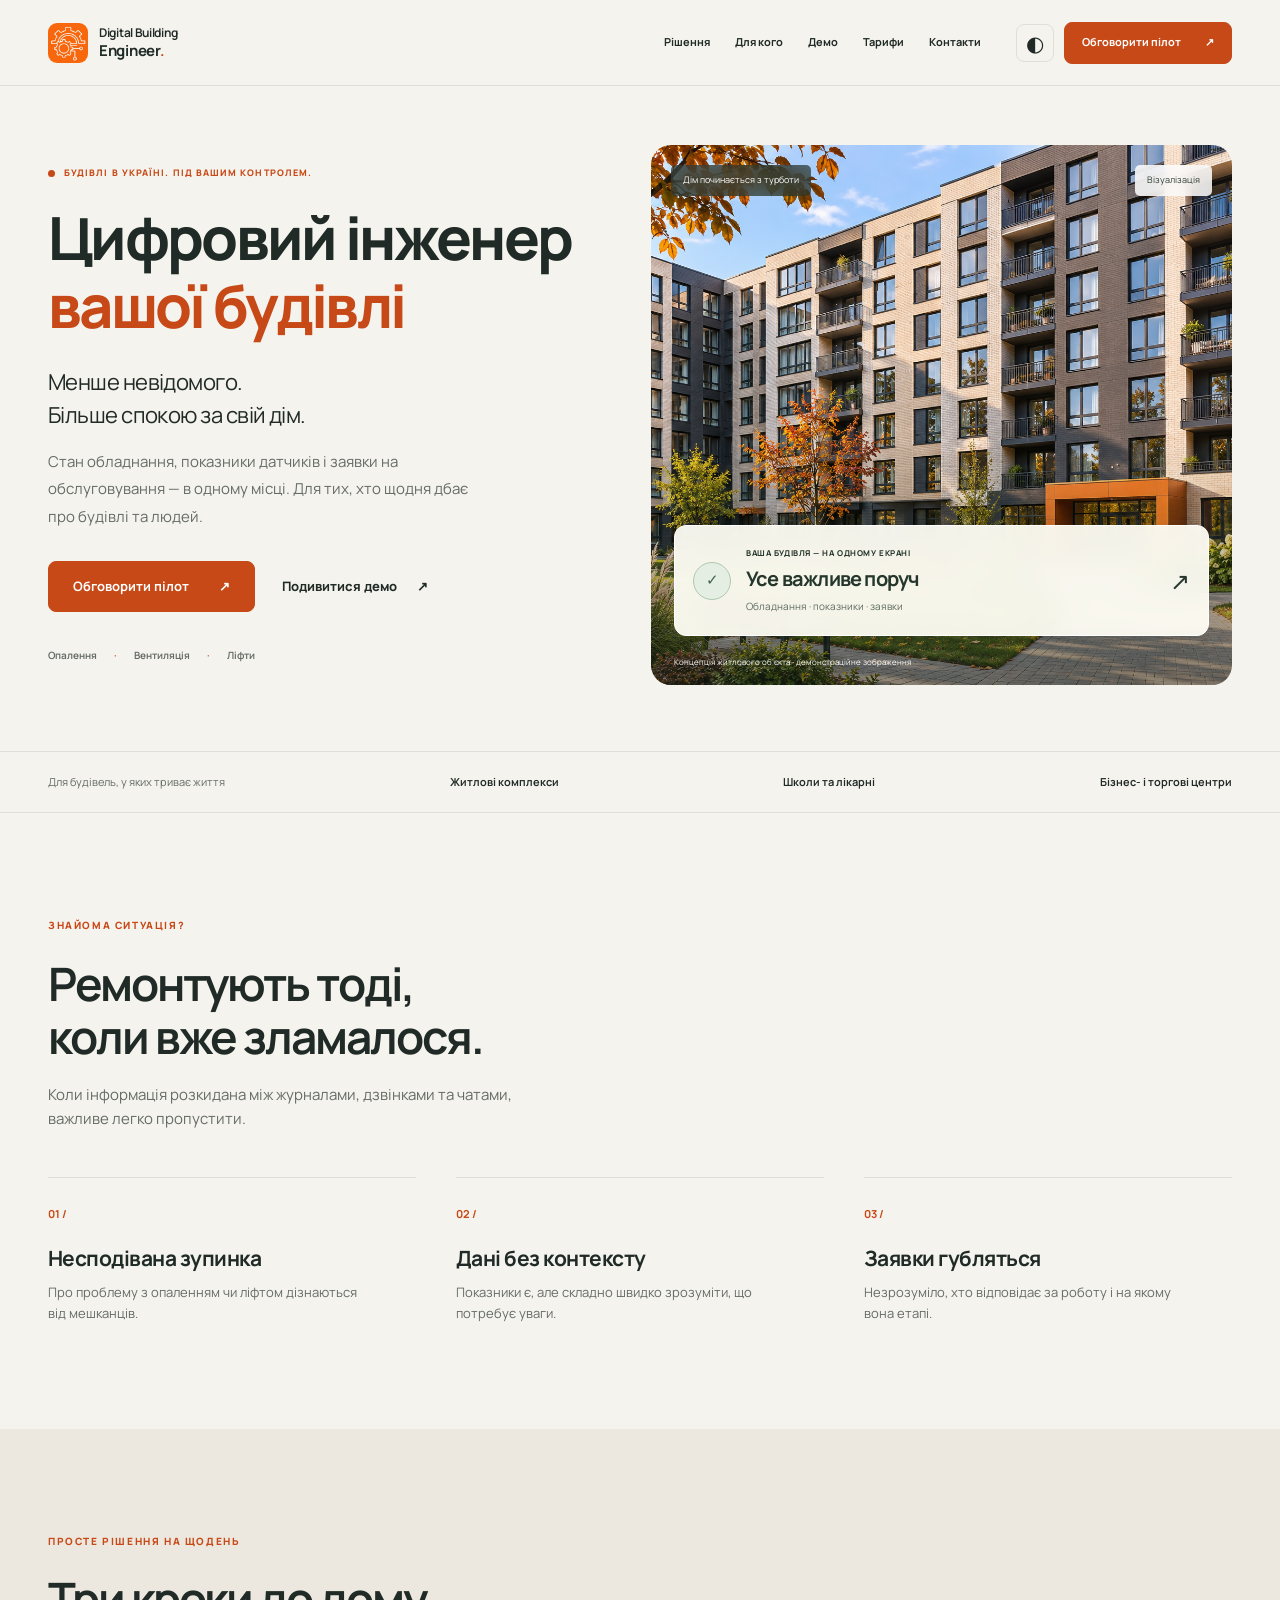
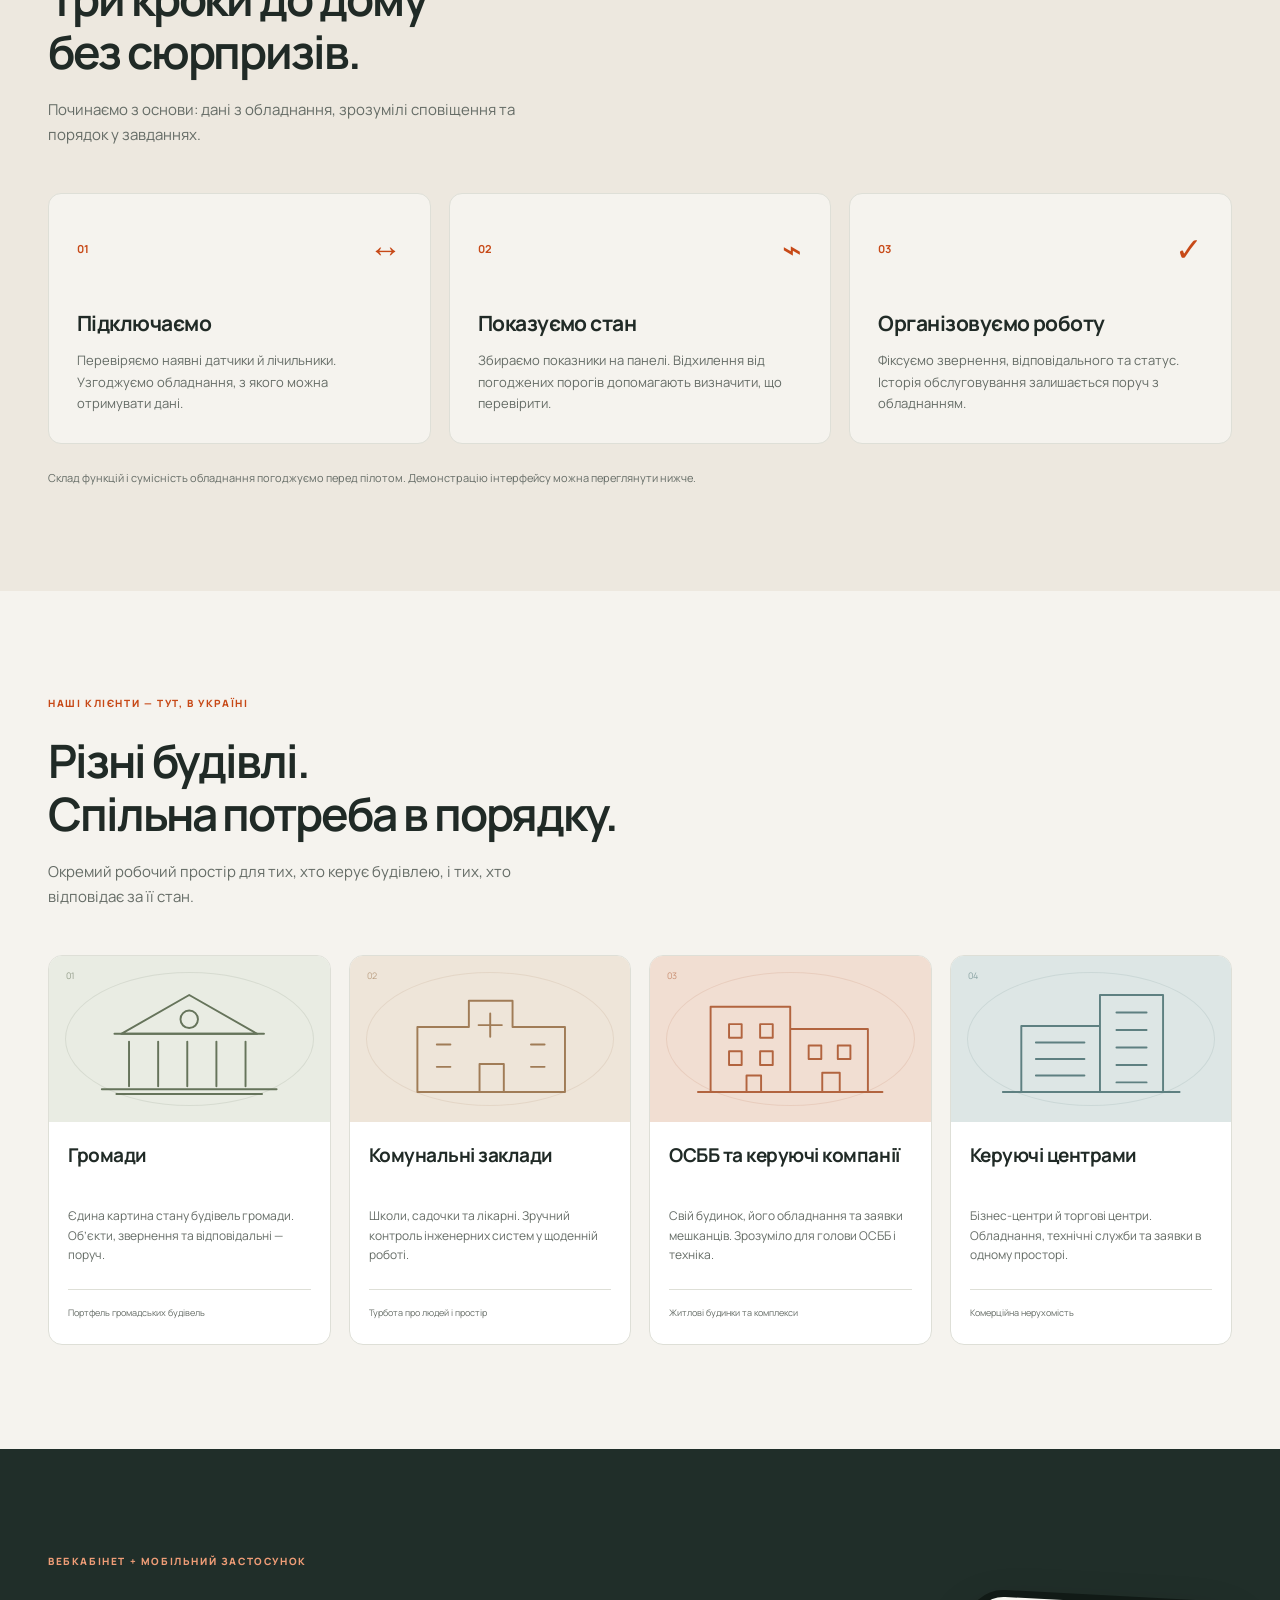
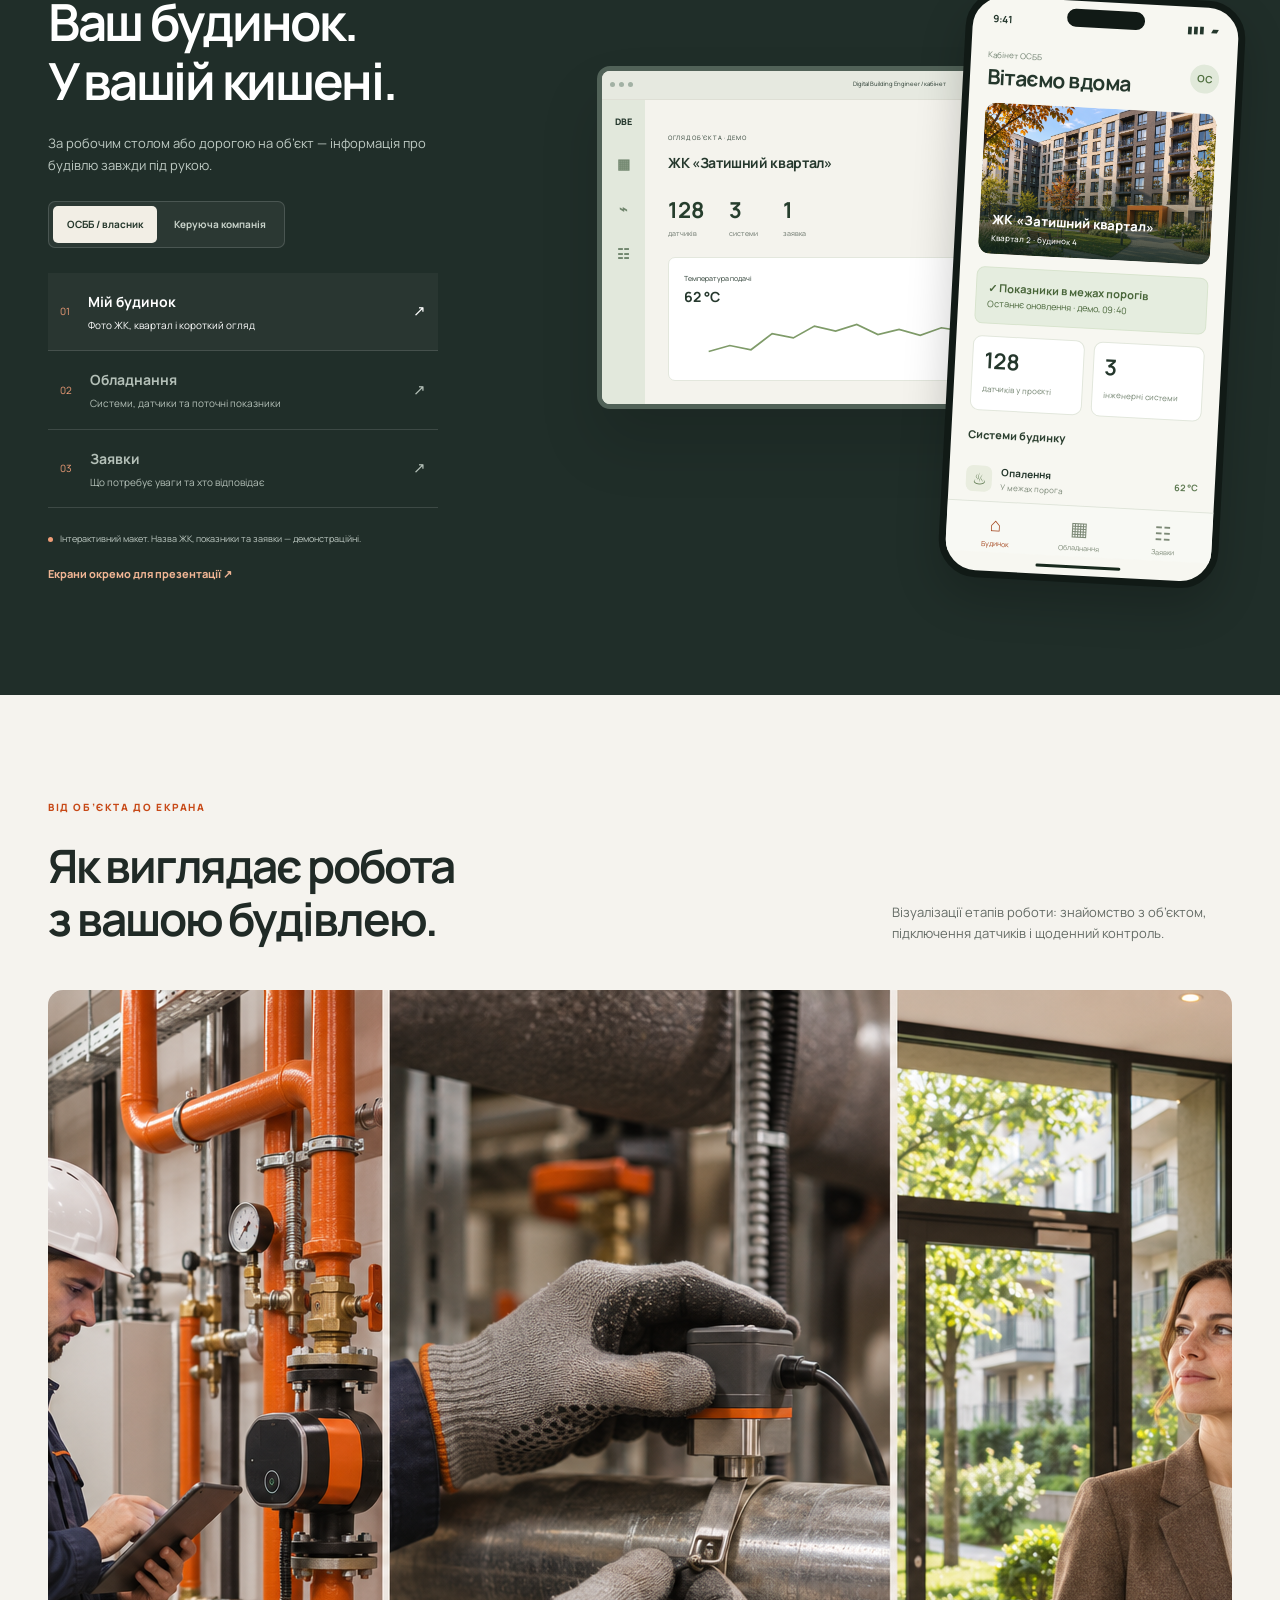
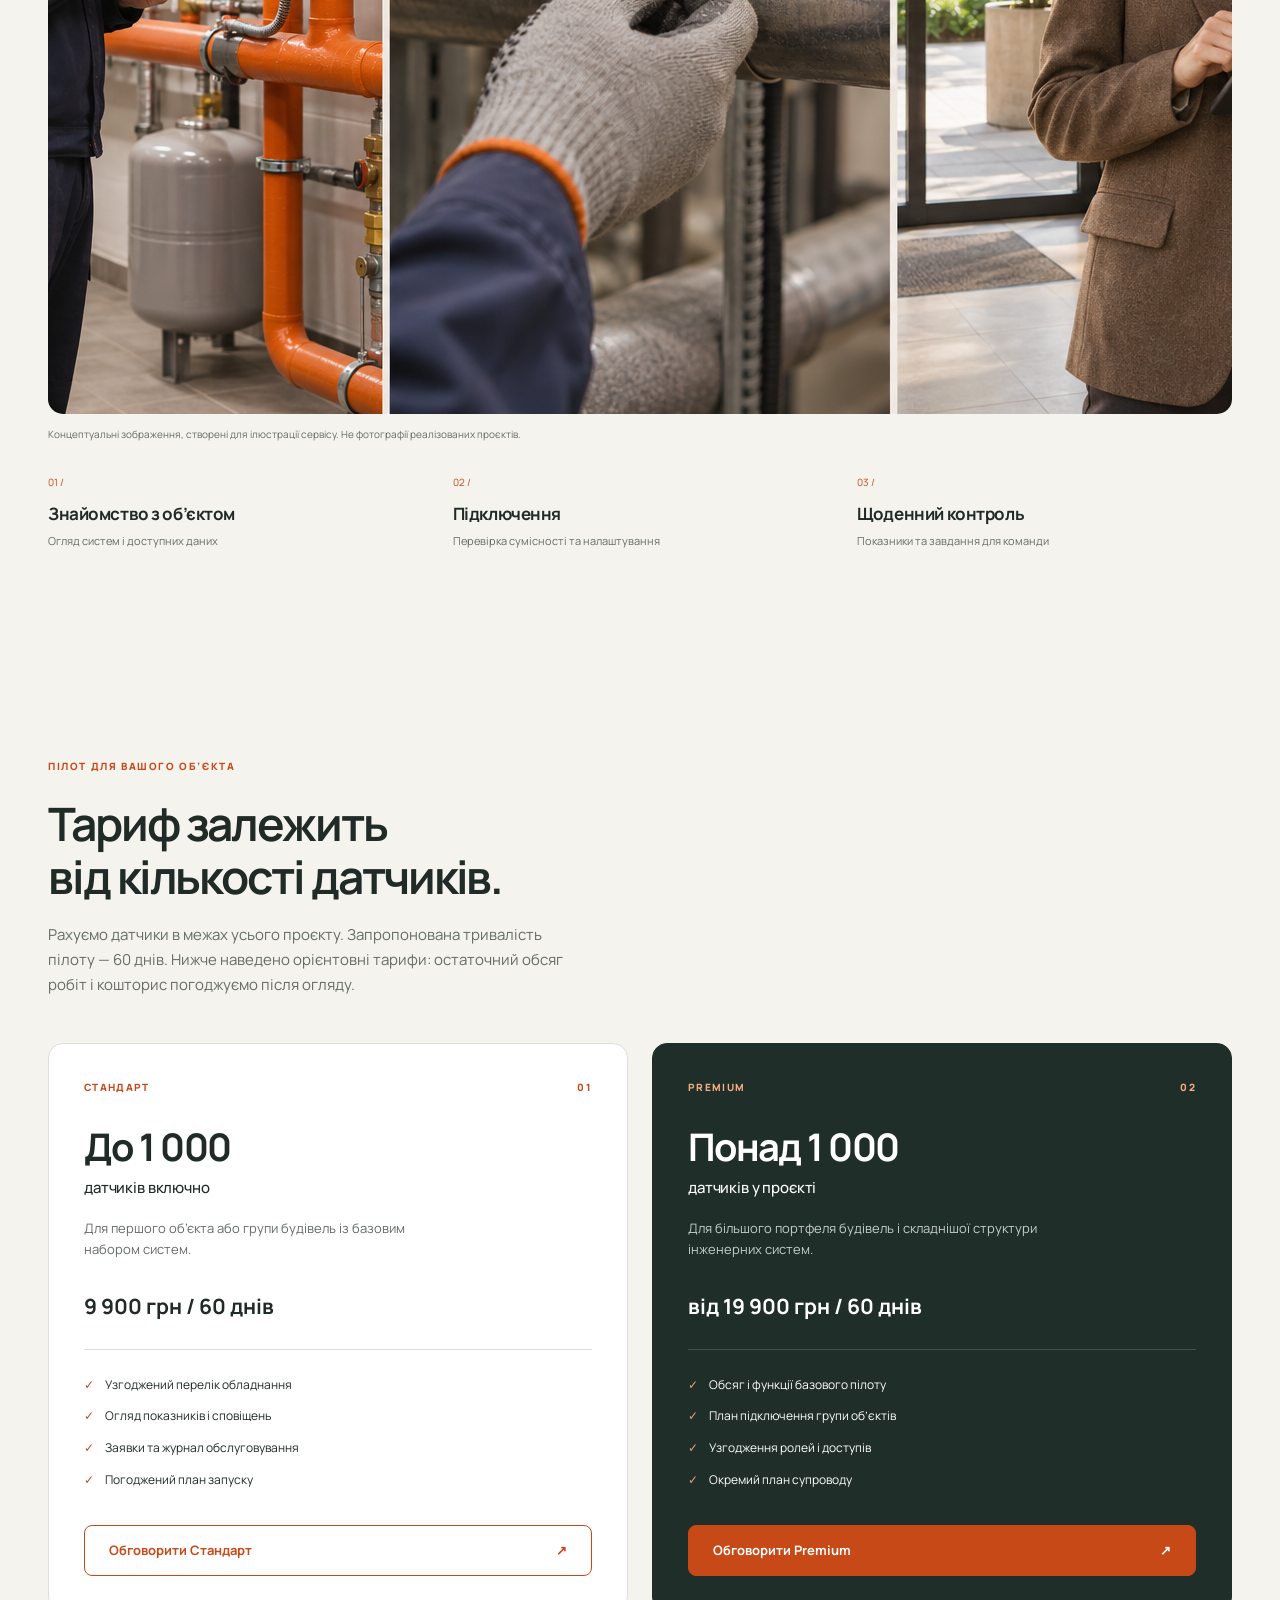
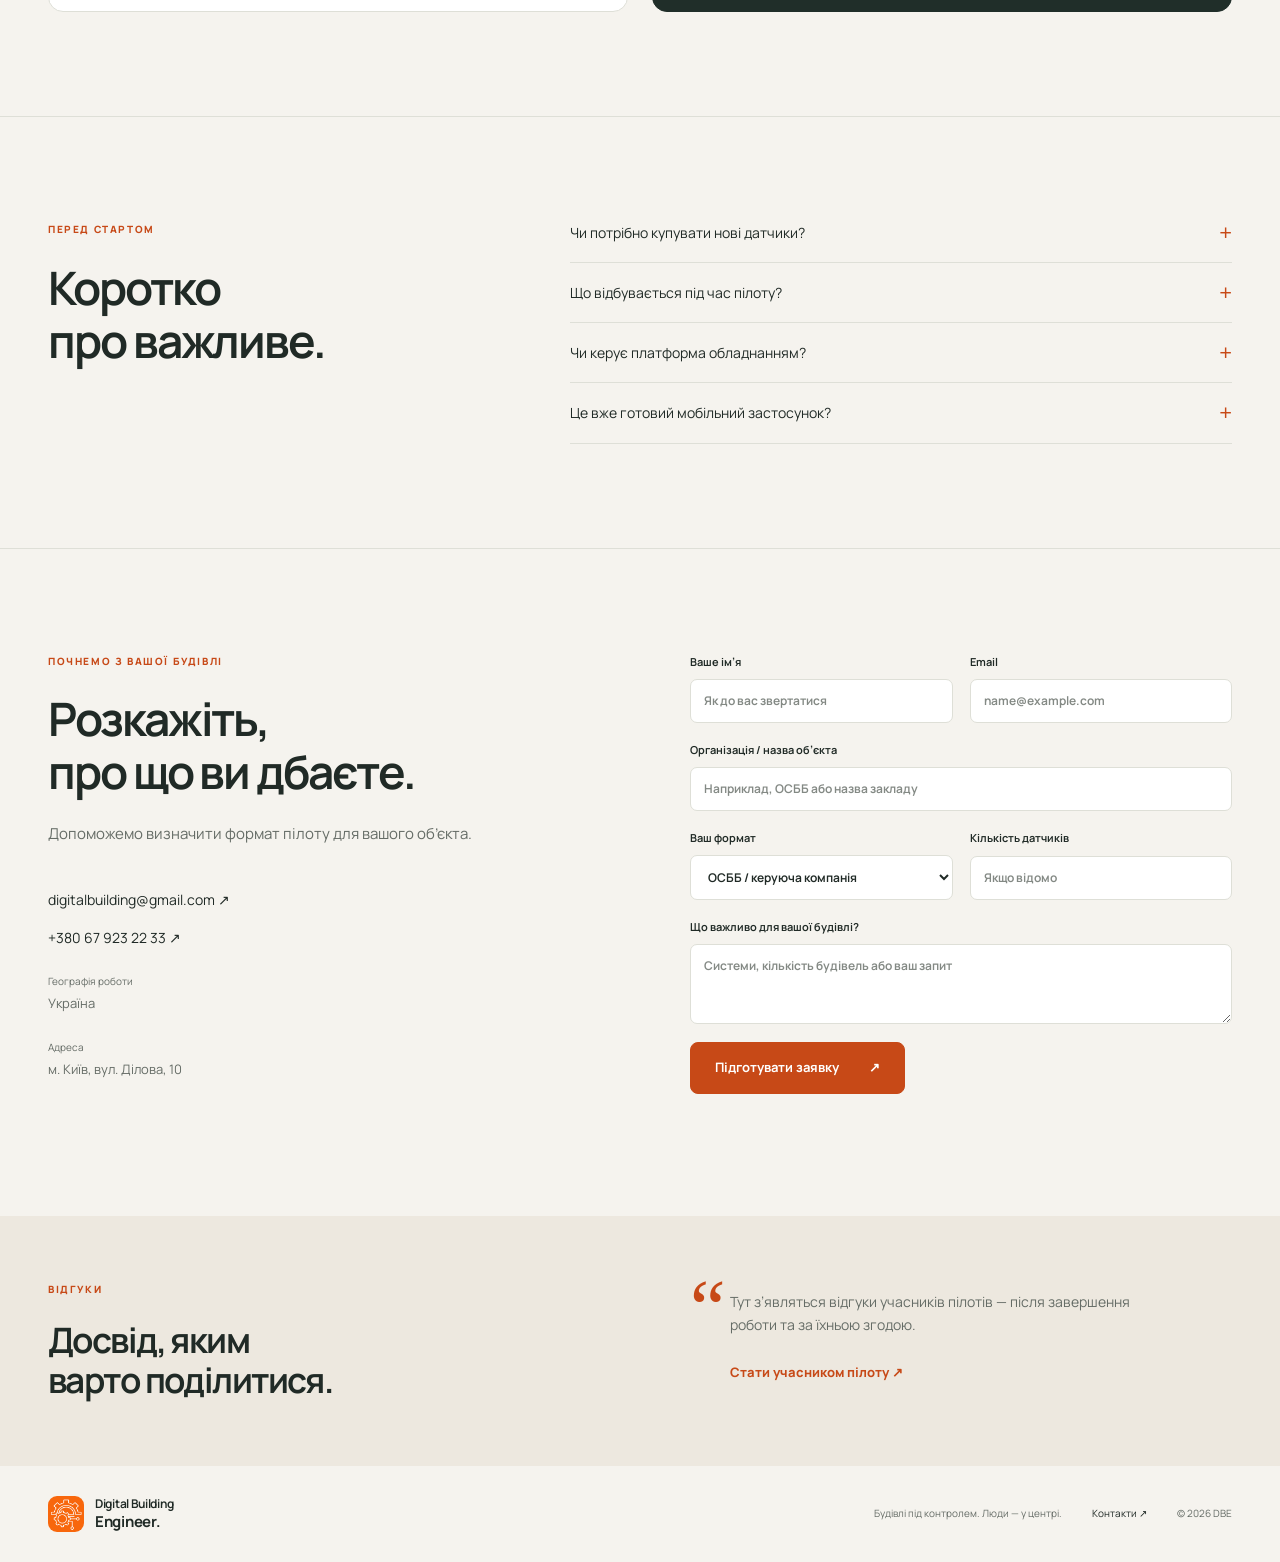
==== index.html @ 47d623cb "Publish Digital Building Engineer website and mobile demo" ====
<!doctype html>
<html lang="uk">
<head>
  <meta charset="utf-8"><meta name="viewport" content="width=device-width, initial-scale=1">
  <title>Digital Building Engineer — цифровий інженер вашої будівлі</title>
  <meta name="description" content="Моніторинг інженерних систем для ОСББ, громад, комунальних закладів і керуючих центрів в Україні. Ознайомтеся з демо та обговоріть пілот для вашої будівлі.">
  <meta name="theme-color" content="#f4f2ed"><link rel="icon" href="images/favicon.png">
  <link rel="stylesheet" href="css/style.css">
  <script src="js/config.js" defer></script><script src="js/i18n.js" defer></script><script src="js/app.js" defer></script>
</head>
<body>
<a class="skip" href="#main">Перейти до змісту</a>
<header class="header"><div class="wrap header-inner">
  <a class="brand" href="#top" aria-label="Digital Building Engineer, на головну"><img src="images/favicon.png" width="40" height="40" alt=""><span>Digital Building<br><b>Engineer<span class="orange">.</span></b></span></a>
  <nav class="navigation" id="navigation" aria-label="Головне меню"><a href="#solution">Рішення</a><a href="#who">Для кого</a><a href="#demo">Демо</a><a href="#pricing">Тарифи</a><a href="#contact">Контакти</a></nav>
  <div class="header-actions"><button class="icon-button" id="theme" aria-label="Увімкнути темну тему" type="button">◐</button><a class="button small" href="#contact">Обговорити пілот <span>↗</span></a><button class="icon-button menu-toggle" id="menu" aria-controls="navigation" aria-expanded="false" aria-label="Відкрити меню" type="button">☰</button></div>
</div></header>
<main id="main">
<section class="hero wrap" id="top">
  <div class="hero-copy"><p class="eyebrow"><span class="dot"></span> БУДІВЛІ В УКРАЇНІ. ПІД ВАШИМ КОНТРОЛЕМ.</p><h1>Цифровий інженер <em>вашої будівлі</em></h1><p class="hero-sub">Менше невідомого.<br>Більше спокою за свій дім.</p><p class="intro">Стан обладнання, показники датчиків і заявки на обслуговування — в одному місці. Для тих, хто щодня дбає про будівлі та людей.</p><div class="actions"><a class="button" href="#contact">Обговорити пілот <span>↗</span></a><a class="text-link" href="#demo">Подивитися демо <span>↗</span></a></div><div class="hero-foot"><span>Опалення</span><span>Вентиляція</span><span>Ліфти</span></div></div>
  <figure class="hero-visual"><img src="images/residential-concept.png" width="1536" height="1024" alt="Візуалізація житлового комплексу із зеленим подвір’ям"><div class="photo-top"><span class="glass-label">Дім починається з турботи</span><span class="visual-label">Візуалізація</span></div><div class="floating-status"><span class="status-icon">✓</span><div><small>ВАША БУДІВЛЯ — НА ОДНОМУ ЕКРАНІ</small><strong>Усе важливе поруч</strong><span>Обладнання · показники · заявки</span></div><span class="status-arrow">↗</span></div><figcaption>Концепція житлового об’єкта · демонстраційне зображення</figcaption></figure>
</section>
<div class="strip"><div class="wrap strip-inner"><span>Для будівель, у яких триває життя</span><span>Житлові комплекси</span><span>Школи та лікарні</span><span>Бізнес- і торгові центри</span></div></div>

<section class="section wrap" id="problem"><div class="section-heading"><p class="eyebrow">ЗНАЙОМА СИТУАЦІЯ?</p><h2>Ремонтують тоді,<br>коли вже зламалося.</h2><p>Коли інформація розкидана між журналами, дзвінками та чатами, важливе легко пропустити.</p></div><div class="problem-grid"><article><span class="number">01 /</span><h3>Несподівана зупинка</h3><p>Про проблему з опаленням чи ліфтом дізнаються від мешканців.</p></article><article><span class="number">02 /</span><h3>Дані без контексту</h3><p>Показники є, але складно швидко зрозуміти, що потребує уваги.</p></article><article><span class="number">03 /</span><h3>Заявки губляться</h3><p>Незрозуміло, хто відповідає за роботу і на якому вона етапі.</p></article></div></section>

<section class="section solution-section" id="solution"><div class="wrap"><div class="section-heading"><p class="eyebrow">ПРОСТЕ РІШЕННЯ НА ЩОДЕНЬ</p><h2>Три кроки до дому<br>без сюрпризів.</h2><p>Починаємо з основи: дані з обладнання, зрозумілі сповіщення та порядок у завданнях.</p></div><div class="steps"><article><div class="step-top"><span>01</span><span class="step-symbol">↔</span></div><h3>Підключаємо</h3><p>Перевіряємо наявні датчики й лічильники. Узгоджуємо обладнання, з якого можна отримувати дані.</p></article><article><div class="step-top"><span>02</span><span class="step-symbol">⌁</span></div><h3>Показуємо стан</h3><p>Збираємо показники на панелі. Відхилення від погоджених порогів допомагають визначити, що перевірити.</p></article><article><div class="step-top"><span>03</span><span class="step-symbol">✓</span></div><h3>Організовуємо роботу</h3><p>Фіксуємо звернення, відповідального та статус. Історія обслуговування залишається поруч з обладнанням.</p></article></div><p class="section-note">Склад функцій і сумісність обладнання погоджуємо перед пілотом. Демонстрацію інтерфейсу можна переглянути нижче.</p></div></section>

<section class="section wrap" id="who"><div class="section-heading"><p class="eyebrow">НАШІ КЛІЄНТИ — ТУТ, В УКРАЇНІ</p><h2>Різні будівлі.<br>Спільна потреба в порядку.</h2><p>Окремий робочий простір для тих, хто керує будівлею, і тих, хто відповідає за її стан.</p></div><div class="audiences">
  <article class="audience"><div class="audience-art civic" aria-hidden="true"><svg viewBox="0 0 260 150"><path d="M40 127H220M60 70L130 30L200 70Z"/><path d="M68 78V124M98 78V124M128 78V124M158 78V124M188 78V124"/><path d="M53 70H207M55 132H205"/><circle cx="130" cy="55" r="9"/></svg><span>01</span></div><div class="audience-copy"><h3>Громади</h3><p>Єдина картина стану будівель громади. Об’єкти, звернення та відповідальні — поруч.</p><span class="audience-tag">Портфель громадських будівель</span></div></article>
  <article class="audience"><div class="audience-art public" aria-hidden="true"><svg viewBox="0 0 260 150"><path d="M55 130V63H108V36H153V63H207V130Z"/><path d="M119 130V101H144V130M75 81H89M75 104H89M172 81H186M172 104H186M130 49V73M118 61H142"/></svg><span>02</span></div><div class="audience-copy"><h3>Комунальні заклади</h3><p>Школи, садочки та лікарні. Зручний контроль інженерних систем у щоденній роботі.</p><span class="audience-tag">Турбота про людей і простір</span></div></article>
  <article class="audience"><div class="audience-art home" aria-hidden="true"><svg viewBox="0 0 260 150"><path d="M48 130V42H130V130M130 130V65H210V130M35 130H225"/><path d="M67 60H80V74H67ZM99 60H112V74H99ZM67 88H80V102H67ZM99 88H112V102H99ZM149 82H162V96H149ZM179 82H192V96H179ZM85 130V113H100V130M163 130V110H181V130"/></svg><span>03</span></div><div class="audience-copy"><h3>ОСББ та керуючі компанії</h3><p>Свій будинок, його обладнання та заявки мешканців. Зрозуміло для голови ОСББ і техніка.</p><span class="audience-tag">Житлові будинки та комплекси</span></div></article>
  <article class="audience"><div class="audience-art commercial" aria-hidden="true"><svg viewBox="0 0 260 150"><path d="M39 130H221M58 130V62H139V130M139 130V30H204V130M73 79H123M73 96H123M73 113H123M156 48H187M156 66H187M156 84H187M156 102H187M156 120H187"/></svg><span>04</span></div><div class="audience-copy"><h3>Керуючі центрами</h3><p>Бізнес-центри й торгові центри. Обладнання, технічні служби та заявки в одному просторі.</p><span class="audience-tag">Комерційна нерухомість</span></div></article>
</div></section>

<section class="section demo-section" id="demo"><div class="wrap"><div class="demo-layout"><div class="demo-copy"><p class="eyebrow">ВЕБКАБІНЕТ + МОБІЛЬНИЙ ЗАСТОСУНОК</p><h2>Ваш будинок.<br>У вашій кишені.</h2><p>За робочим столом або дорогою на об’єкт — інформація про будівлю завжди під рукою.</p><div class="segmented" aria-label="Варіант мобільного інтерфейсу"><button type="button" data-variant="owner" aria-pressed="true">ОСББ / власник</button><button type="button" data-variant="manager" aria-pressed="false">Керуюча компанія</button></div><div class="demo-tabs" aria-label="Екрани мобільного застосунку"><button class="active" type="button" data-screen="home" aria-pressed="true"><span>01</span><div><strong>Мій будинок</strong><small>Фото ЖК, квартал і короткий огляд</small></div><span>↗</span></button><button type="button" data-screen="equipment" aria-pressed="false"><span>02</span><div><strong>Обладнання</strong><small>Системи, датчики та поточні показники</small></div><span>↗</span></button><button type="button" data-screen="tasks" aria-pressed="false"><span>03</span><div><strong>Заявки</strong><small>Що потребує уваги та хто відповідає</small></div><span>↗</span></button></div><p class="demo-disclaimer"><span class="dot"></span> Інтерактивний макет. Назва ЖК, показники та заявки — демонстраційні.</p><a class="text-link light" href="mobile-demo.html">Екрани окремо для презентації ↗</a></div><div class="devices"><div class="web-preview" aria-label="Концепція вебкабінету"><div class="browser-bar"><i></i><i></i><i></i><span>Digital Building Engineer / кабінет</span></div><div class="web-body"><div class="web-sidebar">DBE<span>▦</span><span>⌁</span><span>☷</span></div><div class="web-content"><small>ОГЛЯД ОБ’ЄКТА · ДЕМО</small><h3>ЖК «Затишний квартал»</h3><div class="web-stats"><span><b>128</b>датчиків</span><span><b>3</b>системи</span><span><b>1</b>заявка</span></div><div class="web-chart"><span>Температура подачі</span><strong>62 °C</strong><svg viewBox="0 0 300 65" aria-hidden="true"><path d="M0 49L25 42L50 47L75 28L100 33L125 19L150 25L175 17L200 29L225 23L250 30L275 21L300 25"/></svg></div></div></div></div><div class="phone" id="phone"><div class="phone-camera"></div><div class="phone-status"><b>9:41</b><span>▮▮▮ &nbsp; ▰</span></div><div id="phone-screen" class="phone-screen" aria-live="polite"></div><nav class="phone-nav" aria-label="Навігація демо"><button type="button" data-screen="home" aria-pressed="true">⌂<span>Будинок</span></button><button type="button" data-screen="equipment" aria-pressed="false">▦<span>Обладнання</span></button><button type="button" data-screen="tasks" aria-pressed="false">☷<span>Заявки</span></button></nav><div class="phone-home"></div></div></div></div></div></section>

<section class="section wrap" id="works"><div class="section-heading horizontal"><div><p class="eyebrow">ВІД ОБ’ЄКТА ДО ЕКРАНА</p><h2>Як виглядає робота<br>з вашою будівлею.</h2></div><p>Візуалізації етапів роботи: знайомство з об’єктом, підключення датчиків і щоденний контроль.</p></div><figure class="works-figure"><img src="images/work-concepts.png" width="1536" height="1024" alt="Візуалізації: інженер оглядає тепловий пункт, монтаж датчика, керуюча переглядає дані на планшеті" loading="lazy"><figcaption>Концептуальні зображення, створені для ілюстрації сервісу. Не фотографії реалізованих проєктів.</figcaption></figure><div class="work-captions"><div><span>01 /</span><h3>Знайомство з об’єктом</h3><p>Огляд систем і доступних даних</p></div><div><span>02 /</span><h3>Підключення</h3><p>Перевірка сумісності та налаштування</p></div><div><span>03 /</span><h3>Щоденний контроль</h3><p>Показники та завдання для команди</p></div></div></section>

<section class="section wrap" id="pricing"><div class="section-heading"><p class="eyebrow">ПІЛОТ ДЛЯ ВАШОГО ОБ’ЄКТА</p><h2>Тариф залежить<br>від кількості датчиків.</h2><p>Рахуємо датчики в межах усього проєкту. Запропонована тривалість пілоту — 60 днів. Нижче наведено орієнтовні тарифи: остаточний обсяг робіт і кошторис погоджуємо після огляду.</p></div><div class="pricing-grid"><article class="price-card"><div class="price-top"><span>СТАНДАРТ</span><span>01</span></div><h3>До 1 000 <small>датчиків включно</small></h3><p>Для першого об’єкта або групи будівель із базовим набором систем.</p><div class="price" id="price-standard">9 900 грн / 60 днів</div><ul><li>Узгоджений перелік обладнання</li><li>Огляд показників і сповіщень</li><li>Заявки та журнал обслуговування</li><li>Погоджений план запуску</li></ul><a class="button outline" href="#contact" data-plan="standard">Обговорити Стандарт <span>↗</span></a></article><article class="price-card premium"><div class="price-top"><span>PREMIUM</span><span>02</span></div><h3>Понад 1 000 <small>датчиків у проєкті</small></h3><p>Для більшого портфеля будівель і складнішої структури інженерних систем.</p><div class="price" id="price-premium">від 19 900 грн / 60 днів</div><ul><li>Обсяг і функції базового пілоту</li><li>План підключення групи об’єктів</li><li>Узгодження ролей і доступів</li><li>Окремий план супроводу</li></ul><a class="button" href="#contact" data-plan="premium">Обговорити Premium <span>↗</span></a></article></div></section>

<section class="section faq-section"><div class="wrap faq-layout"><div><p class="eyebrow">ПЕРЕД СТАРТОМ</p><h2>Коротко<br>про важливе.</h2></div><div class="faq-list"><details><summary>Чи потрібно купувати нові датчики?</summary><p>Спочатку перевіряємо обладнання, яке вже є. Якщо дані недоступні або датчиків недостатньо, обговорюємо додаткове обладнання окремо.</p></details><details><summary>Що відбувається під час пілоту?</summary><p>Знайомимося з будівлею, погоджуємо системи та кількість датчиків, перевіряємо підключення і налаштовуємо робочий простір. Тривалість і критерії перевірки фіксуємо перед стартом.</p></details><details><summary>Чи керує платформа обладнанням?</summary><p>У базовому сценарії йдеться про читання показників, сповіщення та облік завдань. Рішення щодо ремонту й роботи обладнання ухвалює відповідальний фахівець.</p></details><details><summary>Це вже готовий мобільний застосунок?</summary><p>На сайті представлено інтерактивну концепцію вебкабінету та мобільного інтерфейсу. Доступний у пілоті функціонал і спосіб доступу узгоджуємо окремо.</p></details></div></div></section>

<section class="section wrap" id="contact"><div class="contact-layout"><div><p class="eyebrow">ПОЧНЕМО З ВАШОЇ БУДІВЛІ</p><h2>Розкажіть,<br>про що ви дбаєте.</h2><p class="intro">Допоможемо визначити формат пілоту для вашого об’єкта.</p><address class="contact-details"><a id="contact-email" href="mailto:digitalbuilding@gmail.com">digitalbuilding@gmail.com ↗</a><a id="contact-phone" href="tel:+380679232233">+380 67 923 22 33 ↗</a><p><span>Географія роботи</span>Україна</p><p id="contact-address"><span>Адреса</span>м. Київ, вул. Ділова, 10</p></address></div><form id="contact-form" class="contact-form"><div class="form-grid"><label>Ваше ім’я<input name="name" required autocomplete="name" placeholder="Як до вас звертатися"></label><label>Email<input name="email" type="email" required autocomplete="email" placeholder="name@example.com"></label></div><label>Організація / назва об’єкта<input name="organization" required autocomplete="organization" placeholder="Наприклад, ОСББ або назва закладу"></label><div class="form-grid"><label>Ваш формат<select name="building_type"><option>ОСББ / керуюча компанія</option><option>Громада</option><option>Комунальний заклад</option><option>Бізнес-центр / торговий центр</option></select></label><label>Кількість датчиків<input name="sensors" type="number" min="1" max="1000000" step="1" placeholder="Якщо відомо"></label></div><label>Що важливо для вашої будівлі?<textarea name="message" rows="3" placeholder="Системи, кількість будівель або ваш запит"></textarea></label><button class="button" type="submit">Підготувати заявку <span>↗</span></button><p id="form-status" role="status"></p><div id="email-fallback" hidden><label>Текст заявки<textarea id="email-draft" rows="7" readonly></textarea></label><button class="text-link" type="button" id="copy-draft">Скопіювати текст заявки</button></div></form></div></section>

<section class="reviews-section" id="reviews"><div class="wrap reviews-inner"><div><p class="eyebrow">ВІДГУКИ</p><h2>Досвід, яким<br>варто поділитися.</h2></div><div class="review-empty"><span class="quote-mark">“</span><p>Тут з’являться відгуки учасників пілотів — після завершення роботи та за їхньою згодою.</p><a class="text-link" href="#contact">Стати учасником пілоту ↗</a></div></div></section>
</main>
<footer><div class="wrap footer-inner"><a class="brand" href="#top"><img src="images/favicon.png" width="36" height="36" alt=""><span>Digital Building<br><b>Engineer.</b></span></a><p>Будівлі під контролем. Люди — у центрі.</p><a href="#contact">Контакти ↗</a><span>© 2026 DBE</span></div></footer>
</body></html>
---- css/style.css ----
@import url('https://fonts.googleapis.com/css2?family=Manrope:wght@400;500;600;650;700;750;800&display=swap');
:root{--paper:#f5f3ee;--white:#fff;--ink:#202a26;--muted:#656c66;--line:#dedfd7;--accent:#c74917;--soft:#ede8df;--dark:#202e29;--green:#3e6553;--radius:20px;color-scheme:light}
*{box-sizing:border-box}html{scroll-behavior:smooth;scroll-padding-top:100px}body{margin:0;background:var(--paper);color:var(--ink);font:15px/1.65 Manrope,Arial,sans-serif}button,input,select,textarea{font:inherit}button,a,input,summary,select,textarea{-webkit-tap-highlight-color:transparent}button,a{touch-action:manipulation}a{color:inherit}button{cursor:pointer}img{max-width:100%;display:block}button:focus-visible,a:focus-visible,input:focus-visible,select:focus-visible,textarea:focus-visible,summary:focus-visible{outline:3px solid var(--accent);outline-offset:4px}button{color:inherit}h1,h2,h3,p,figure{margin:0}h1,h2,h3{line-height:1.15;letter-spacing:-.045em}h1{font-size:clamp(42px,4.65vw,72px);font-weight:750}h1 em{display:block;color:var(--accent);font-style:normal}h2{font-size:clamp(33px,3.6vw,52px);font-weight:650}h3{font-size:21px;letter-spacing:-.025em}p{color:var(--muted)}.wrap{width:min(1264px,calc(100% - 96px));margin-inline:auto}.section{padding-block:104px}.eyebrow{font-size:10px;letter-spacing:.16em;font-weight:800;color:var(--accent);margin-bottom:23px;display:flex;align-items:center;gap:9px}.dot{width:7px;height:7px;display:inline-block;background:var(--accent);border-radius:100%;flex-shrink:0}.orange{color:var(--accent)}.intro{font-size:15px;max-width:430px;line-height:1.85}.button{display:inline-flex;justify-content:space-between;align-items:center;gap:30px;min-height:50px;padding:14px 24px;background:var(--accent);border:1px solid var(--accent);border-radius:8px;color:#fff;text-decoration:none;font-weight:700;font-size:13px;transition:background .2s,transform .2s}.button:hover{background:#ac3d12;transform:translateY(-2px)}.button.small{font-size:11px;min-height:42px;padding:10px 17px;gap:24px}.button.outline{background:transparent;color:var(--accent)}.button.outline:hover{background:var(--soft)}.text-link{font-size:13px;font-weight:750;text-decoration:none;display:inline-flex;gap:20px;align-items:center;border:0;background:none;padding:8px 0}.text-link:hover{text-decoration:underline}.actions{display:flex;align-items:center;gap:27px;flex-wrap:wrap;margin-top:30px}.skip{position:absolute;left:-9999px}.skip:focus{left:20px;top:10px;z-index:100;background:var(--white);padding:10px}.header{position:sticky;top:0;z-index:50;background:var(--paper);border-bottom:1px solid var(--line)}.header-inner{min-height:85px;display:flex;align-items:center;gap:35px}.brand{display:flex;align-items:center;gap:11px;text-decoration:none;font-size:12px;line-height:1.3;letter-spacing:-.025em;font-weight:650;flex-shrink:0}.brand img{border-radius:9px}.brand b{font-size:15px}.navigation{display:flex;gap:25px;margin-left:auto}.navigation a{text-decoration:none;font-size:11px;font-weight:700;white-space:nowrap}.navigation a:hover{color:var(--accent)}.header-actions{display:flex;gap:10px;align-items:center}.icon-button{border:1px solid var(--line);border-radius:8px;background:transparent;width:38px;height:38px;font-size:21px}.menu-toggle{display:none}.hero{padding-top:55px;padding-bottom:62px;display:grid;grid-template-columns:1fr 1.06fr;gap:55px;align-items:center}.hero-copy{padding-block:25px}.hero .eyebrow{font-size:9px;letter-spacing:.12em}.hero-sub{font-size:22px;line-height:1.5;color:var(--ink);margin:25px 0 16px;letter-spacing:-.025em}.hero-foot{display:flex;gap:17px;font-size:10px;font-weight:650;color:var(--muted);margin-top:35px}.hero-foot span+span:before{content:'·';margin-right:17px;color:var(--accent)}.hero-visual{position:relative;height:540px;border-radius:20px;overflow:hidden;background:var(--soft)}.hero-visual>img{width:100%;height:100%;object-fit:cover;object-position:52%}.hero-visual:after{content:'';position:absolute;inset:55% 0 0;background:linear-gradient(transparent,#19281e75);pointer-events:none}.photo-top{position:absolute;top:20px;left:20px;right:20px;display:flex;justify-content:space-between;align-items:center;gap:12px}.glass-label,.visual-label{font-size:9px;color:#fff;background:#1d2c25a3;padding:8px 12px;border-radius:5px;backdrop-filter:blur(10px)}.visual-label{background:#ffffffd9;color:#303f34}.floating-status{position:absolute;z-index:2;bottom:49px;left:23px;right:23px;display:flex;gap:15px;align-items:center;background:#fffef6f0;backdrop-filter:blur(12px);border:1px solid #fff;padding:20px 18px;border-radius:12px;color:#25362c;box-shadow:0 10px 40px #12251822}.status-icon{width:38px;height:38px;display:grid;place-items:center;border:1px solid #adc9b1;background:#e5eee2;border-radius:50%;color:#40644c;flex-shrink:0}.floating-status div{display:grid;gap:3px}.floating-status small{font-size:8px;letter-spacing:.07em;font-weight:750}.floating-status strong{font-size:20px;letter-spacing:-.04em}.floating-status div>span{font-size:10px;color:#5e6c62}.status-arrow{margin-left:auto;font-size:24px}.hero-visual figcaption{position:absolute;bottom:17px;left:23px;font-size:8px;color:white;z-index:2}.strip{border-block:1px solid var(--line)}.strip-inner{display:flex;justify-content:space-between;gap:25px;padding-block:21px;font-size:11px;font-weight:650}.strip-inner>span:first-child{color:var(--muted);font-weight:400}.section-heading{max-width:680px;margin-bottom:45px}.section-heading>p:last-child{max-width:520px;margin-top:20px;font-size:15px}.problem-grid{display:grid;grid-template-columns:repeat(3,1fr);gap:40px}.problem-grid article{border-top:1px solid var(--line);padding-top:23px}.number{font-size:11px;color:var(--accent);font-weight:700}.problem-grid h3{margin-top:20px;margin-bottom:12px}.problem-grid p{font-size:13px;max-width:320px}.solution-section{background:var(--soft)}.steps{display:grid;grid-template-columns:repeat(3,1fr);gap:18px}.steps article{padding:28px;background:var(--paper);border:1px solid var(--line);border-radius:13px}.step-top{display:flex;align-items:center;justify-content:space-between;font-size:11px;color:var(--accent);font-weight:700;margin-bottom:35px}.step-symbol{font-size:33px;font-weight:400}.steps p{font-size:13px;margin-top:15px}.section-note{font-size:11px;margin-top:25px}.audiences{display:grid;grid-template-columns:repeat(4,1fr);gap:18px}.audience{border:1px solid var(--line);border-radius:14px;overflow:hidden;background:var(--white)}.audience-art{height:166px;position:relative;display:flex;align-items:center;justify-content:center;background:#e9ece3;color:#66745b}.audience-art svg{width:90%;height:90%;stroke:currentColor;fill:none;stroke-width:2;stroke-linejoin:round;stroke-linecap:round}.audience-art:before{content:'';position:absolute;inset:16px;border:1px solid currentColor;opacity:.14;border-radius:50%}.audience-art>span{position:absolute;top:13px;left:17px;font-size:9px;opacity:.65}.audience-art.public{background:#eee5d9;color:#a07c57}.audience-art.home{background:#f1ded2;color:#b2643f}.audience-art.commercial{background:#dde6e5;color:#5e8081}.audience-copy{padding:23px 19px}.audience h3{font-size:19px;min-height:46px}.audience p{font-size:12px;margin-top:15px}.audience-tag{display:block;border-top:1px solid var(--line);padding-top:16px;margin-top:24px;font-size:9px;color:var(--muted)}.demo-section{background:var(--dark);color:#fff;overflow:hidden}.demo-layout{display:grid;grid-template-columns:.88fr 1.12fr;gap:50px;align-items:center}.demo-section .eyebrow{color:#ef9d77}.demo-section h2{font-size:clamp(35px,4vw,56px);margin-bottom:23px}.demo-copy>p:not(.eyebrow){color:#becac3;max-width:420px;font-size:13px}.segmented{display:flex;gap:3px;padding:4px;background:#ffffff0d;border:1px solid #ffffff26;border-radius:7px;width:max-content;max-width:100%;margin:25px 0}.segmented button{border:0;border-radius:5px;background:transparent;color:#c8d2ca;font-size:10px;font-weight:700;padding:10px 14px}.segmented button[aria-pressed=true]{background:#f2eee5;color:#25372b}.demo-tabs{max-width:390px}.demo-tabs>button{display:flex;align-items:center;gap:18px;width:100%;padding:17px 12px;border:0;border-bottom:1px solid #ffffff21;background:transparent;color:#b4c0b8;text-align:left}.demo-tabs>button.active{color:white;background:#ffffff0a}.demo-tabs>button>span:first-child{font-size:10px;color:#ef9d77}.demo-tabs>button>span:last-child{margin-left:auto}.demo-tabs strong{display:block;font-size:14px}.demo-tabs small{font-size:10px;display:block;margin-top:4px}.demo-copy .demo-disclaimer{font-size:9px!important;margin:24px 0 10px}.demo-disclaimer .dot{background:#ef9d77;width:5px;height:5px;margin-right:5px}.text-link.light{font-size:11px;color:#f0b594}.devices{min-height:635px;position:relative;display:flex;align-items:center}.web-preview{width:91%;background:#f4f3ed;border:5px solid #516258;border-radius:13px;overflow:hidden;color:#25382d;box-shadow:0 35px 60px #0002;transform:translateY(-35px)}.browser-bar{height:29px;display:flex;align-items:center;padding:8px;gap:4px;border-bottom:1px solid #dedfd5;font-size:6px;background:#e6e9e0}.browser-bar i{width:5px;height:5px;background:#a2b1a4;border-radius:50%}.browser-bar>span{margin:auto}.web-body{display:flex;min-height:280px}.web-sidebar{background:#e2e8dc;width:43px;display:flex;flex-direction:column;align-items:center;padding-top:15px;font-size:9px;font-weight:800;gap:22px}.web-sidebar span{font-size:14px;color:#71866e}.web-content{padding:23px;width:calc(100% - 43px)}.web-content>small{font-size:6px;letter-spacing:.12em}.web-content h3{font-size:14px;margin:8px 0 20px}.web-stats{display:flex;gap:25px}.web-stats span{font-size:7px;color:#6a756b;display:grid}.web-stats b{font-size:22px;color:#263e2d}.web-chart{background:#fff;border:1px solid #e3e7dd;border-radius:7px;padding:15px;margin-top:18px;width:70%}.web-chart>span{font-size:7px;display:block}.web-chart strong{font-size:14px}.web-chart svg{width:100%;height:55px;display:block}.web-chart path{fill:none;stroke:#7f9b69;stroke-width:2}.phone{background:#f7f7f1;color:#24372c;width:280px;height:588px;flex-shrink:0;border:7px solid #111a16;border-radius:38px;box-shadow:0 20px 45px #0003;overflow:hidden;position:relative;display:flex;flex-direction:column}.devices .phone{position:absolute;right:0;top:40px;transform:rotate(3deg)}.phone-camera{position:absolute;top:8px;left:50%;transform:translateX(-50%);width:78px;height:18px;border-radius:20px;background:#111a16}.phone-status{display:flex;justify-content:space-between;align-items:center;padding:13px 20px 9px;font-size:10px;flex-shrink:0;height:40px}.phone-screen{padding:11px 17px;flex:1;min-height:0;overflow:auto;scrollbar-width:thin}.phone-heading{display:flex;justify-content:space-between;align-items:center;margin-bottom:14px}.phone-heading small{display:block;font-size:8px;color:#718271}.phone-heading h3{font-size:21px;margin-top:4px}.avatar{background:#e1e9da;display:grid;place-items:center;width:29px;height:29px;border-radius:50%;font-size:10px;font-weight:700;color:#527142}.phone-cover{position:relative;border-radius:12px;overflow:hidden;height:151px}.phone-cover img{width:100%;height:100%;object-fit:cover}.phone-cover:after{content:'';position:absolute;inset:40% 0 0;background:linear-gradient(transparent,#12261ed9)}.phone-cover>span{position:absolute;left:13px;bottom:11px;z-index:1;color:#fff;font-size:13px;font-weight:750;line-height:1.35}.phone-cover small{font-size:8px;display:block;margin-top:4px;font-weight:500}.phone-health{background:#e5eddf;border:1px solid #d8e4ce;color:#486539;font-size:9px;padding:11px;border-radius:8px;margin-top:13px}.phone-health strong{display:block;font-size:11px}.phone-mini-grid{display:grid;grid-template-columns:1fr 1fr;gap:9px;margin-top:12px}.phone-mini-grid>div{border:1px solid #e2e7dc;background:#fff;padding:11px;border-radius:9px}.phone-mini-grid b{display:block;font-size:22px;font-weight:650;line-height:1.2}.phone-mini-grid span{font-size:8px;color:#71826e}.phone-section-label{font-size:11px!important;margin:15px 0 9px;color:#2d4131!important;font-weight:750}.phone-row{padding:10px 0;border-bottom:1px solid #e1e7dc;display:flex;align-items:center;gap:9px;font-size:9px}.phone-row>span:first-child{width:26px;height:26px;display:grid;place-items:center;border-radius:7px;background:#e9eddf;font-size:16px;color:#567348}.phone-row div{flex:1}.phone-row small{display:block;font-size:8px;color:#7a8776}.phone-row strong{font-size:10px}.phone-row>b{font-size:9px;color:#5d7951}.phone-nav{display:flex;justify-content:space-around;border-top:1px solid #e0e5da;padding:7px 7px 0;background:#f8f9f4;flex-shrink:0}.phone-nav button{color:#7c8976;border:0;background:transparent;display:grid;justify-items:center;font-size:19px;line-height:1.2;padding:4px 7px;min-width:60px}.phone-nav button span{font-size:7px;margin-top:4px}.phone-nav button[aria-pressed=true]{color:#a4471f}.phone-home{background:#17291d;height:3px;width:85px;border-radius:10px;margin:9px auto 7px;flex-shrink:0}.phone-label{font-size:8px;color:#7b886f;margin-bottom:13px}.equipment-card{border:1px solid #e1e6d9;background:#fff;border-radius:10px;padding:13px;margin-top:10px}.equipment-card header{display:flex;align-items:center;gap:8px}.equipment-card header>span{font-size:23px;color:#8a663f}.equipment-card h4{font-size:12px;margin:0}.equipment-card small{font-size:7px;color:#75816d;display:block}.equipment-card .equipment-value{display:flex;justify-content:space-between;align-items:center;margin-top:12px}.equipment-value strong{font-size:18px;font-weight:650}.equipment-value span{font-size:7px;color:#5c794d}.demo-alert{border:1px solid #edcfa7;border-radius:9px;padding:13px;margin-top:12px;background:#fff5e6;font-size:9px;color:#8d5c2a}.demo-alert b{display:block;font-size:11px;margin-bottom:5px}.task-card{background:#fff;border:1px solid #e1e6da;border-radius:12px;padding:15px;margin-top:12px}.task-card>small{font-size:8px;color:#957441}.task-card h4{font-size:14px;line-height:1.4;margin:9px 0}.task-card p{font-size:9px;color:#6c7b65}.task-card .task-meta{font-size:8px;margin-top:15px;padding-top:12px;border-top:1px solid #e2e7da;color:#74836c}.task-card button{background:#46623a;border:0;color:white;border-radius:6px;padding:9px;width:100%;font-size:9px;margin-top:13px}.phone-message{font-size:8px;margin-top:12px;color:#73826b}.horizontal{max-width:none;display:flex;justify-content:space-between;align-items:flex-end;gap:40px}.horizontal>p:last-child{max-width:340px;font-size:13px}.works-figure img{width:100%;aspect-ratio:2.6;object-fit:cover;border-radius:15px;object-position:center 45%}.works-figure figcaption{font-size:10px;color:var(--muted);margin-top:12px}.work-captions{display:grid;grid-template-columns:repeat(3,1fr);gap:30px;margin-top:27px}.work-captions span{color:var(--accent);font-size:10px}.work-captions h3{font-size:17px;margin:10px 0 8px}.work-captions p{font-size:11px}.why-section{background:var(--soft)}.why-layout{display:grid;grid-template-columns:.9fr 1.1fr;gap:90px}.why-layout .intro{margin-top:23px}.before-after>div{display:grid;grid-template-columns:1fr 1fr;gap:20px;border-bottom:1px solid var(--line);padding:20px 0;font-size:12px}.before-after>div>span{color:var(--muted)}.before-after>div>strong{font-weight:650}.before-after .comparison-head{padding-top:0;font-size:11px}.comparison-head>span:last-child{color:var(--accent);font-weight:800}.pricing-grid{display:grid;grid-template-columns:1fr 1fr;gap:24px}.price-card{border:1px solid var(--line);border-radius:15px;padding:35px;background:var(--white)}.price-top{display:flex;justify-content:space-between;font-size:10px;letter-spacing:.13em;color:var(--accent);font-weight:800;margin-bottom:30px}.price-card h3{font-size:38px;letter-spacing:-.045em}.price-card h3 small{display:block;font-size:15px;letter-spacing:-.01em;font-weight:500;margin-top:10px}.price-card>p{font-size:13px;margin-top:22px;max-width:360px;min-height:44px}.price{font-size:21px;font-weight:700;margin-top:27px}.price-card ul{list-style:none;padding:25px 0;margin:25px 0 0;border-top:1px solid var(--line);font-size:12px;display:grid;gap:12px}.price-card li:before{content:'✓';color:var(--accent);margin-right:11px}.price-card .button{width:100%;margin-top:10px}.price-card.premium{background:var(--dark);color:#fff;border-color:var(--dark)}.premium .price-top{color:#f7ad87}.premium>p{color:#c3cec6}.premium ul{border-color:#ffffff28}.premium li:before{color:#ef9d77}.sensor-picker{margin-top:24px;padding:25px 30px;background:var(--soft);border-radius:12px;display:grid;grid-template-columns:1fr 1fr;gap:15px;align-items:center}.sensor-picker label{font-size:13px;font-weight:700}.sensor-picker>div{display:flex;align-items:center;gap:16px}.sensor-picker input{width:105px;background:var(--paper)}.sensor-picker output{font-size:11px;color:var(--accent);font-weight:750}.sensor-picker p{font-size:10px;grid-column:1/-1}.faq-section{border-block:1px solid var(--line)}.faq-layout{display:grid;grid-template-columns:.8fr 1.2fr;gap:80px}.faq-list details{border-bottom:1px solid var(--line);padding:18px 0}.faq-list details:first-child{padding-top:0}.faq-list summary{font-size:14px;cursor:pointer;list-style:none;display:flex;justify-content:space-between;gap:25px}.faq-list summary:after{content:'+';color:var(--accent);font-size:23px;line-height:1}.faq-list details[open] summary:after{content:'−'}.faq-list details p{font-size:12px;max-width:500px;margin-top:17px}.contact-layout{display:grid;grid-template-columns:1fr 1fr;gap:100px}.contact-layout .intro{margin-top:22px}.contact-details{font-style:normal;margin-top:40px;display:grid;gap:15px;overflow-wrap:anywhere}.contact-details a{font-size:14px;text-decoration:none}.contact-details a:hover{color:var(--accent)}.contact-details p{font-size:13px;margin-top:9px}.contact-details p>span{display:block;font-size:10px;margin-bottom:4px}.contact-form{display:grid;gap:18px}.form-grid{display:grid;grid-template-columns:1fr 1fr;gap:17px}label{display:grid;gap:8px;font-size:11px;font-weight:650}input,select,textarea{width:100%;min-width:0;border:1px solid var(--line);border-radius:7px;background:var(--white);color:var(--ink);padding:12px 13px;font-size:12px;line-height:1.5}textarea{resize:vertical}input::placeholder,textarea::placeholder{color:var(--muted);opacity:.8}.form-note{font-size:10px;line-height:1.6}.contact-form>.button{justify-self:start}.contact-form #form-status{font-size:11px;color:var(--accent)}#email-fallback{max-width:100%;min-width:0}.reviews-section{background:var(--soft);padding:65px 0}.reviews-inner{display:grid;grid-template-columns:1fr 1fr;gap:100px;align-items:center}.reviews-inner h2{font-size:35px}.review-empty{position:relative;padding-left:40px}.quote-mark{font:80px Georgia,serif;color:var(--accent);position:absolute;top:-27px;left:0}.review-empty p{font-size:14px;max-width:400px}.review-empty a{margin-top:18px;color:var(--accent)}footer{padding:30px 0}.footer-inner{display:flex;gap:30px;align-items:center;font-size:10px}.footer-inner>p{margin-left:auto}.footer-inner>a:not(.brand){text-decoration:none}.footer-inner>span{color:var(--muted)}[hidden]{display:none!important}
[data-theme=dark]{--paper:#18221d;--white:#202d25;--ink:#f1f0e8;--muted:#a8b4aa;--line:#36483a;--accent:#ef9769;--soft:#233128;--dark:#101e16;color-scheme:dark}[data-theme=dark] .button{background:#cd5d2b;border-color:#cd5d2b;color:#fff}[data-theme=dark] .button.outline{color:#f2ac89;background:transparent}[data-theme=dark] .hero-visual{background:#33432f}
@media(min-width:1500px){.hero-visual{height:590px}}
@media(max-width:1150px){.wrap{width:calc(100% - 60px)}.header-inner{gap:18px}.navigation{gap:17px}.hero{gap:30px}.hero-visual{height:510px}.floating-status{padding:16px 13px;gap:10px}.floating-status strong{font-size:17px}.hero .eyebrow{font-size:8px}.audiences{gap:12px}.audience-copy{padding:20px 15px}.audience h3{font-size:17px}.demo-layout{gap:25px}.phone{width:265px}.why-layout,.contact-layout,.reviews-inner{gap:55px}.header-actions .small{gap:15px}.navigation a{font-size:10px}}
@media(max-width:900px){.header-inner{min-height:72px}.navigation{display:none;position:absolute;left:0;right:0;top:100%;background:var(--paper);padding:20px 30px;border-bottom:1px solid var(--line);flex-wrap:wrap}.navigation.open{display:flex}.navigation a{font-size:13px;padding:8px}.header-actions{margin-left:auto}.menu-toggle{display:block}.hero{grid-template-columns:1fr 1fr;gap:22px}.hero h1{font-size:43px}.hero-sub{font-size:19px}.hero .intro{font-size:13px}.hero .eyebrow{line-height:1.7}.hero-visual{height:500px}.photo-top{left:13px;right:13px;flex-wrap:wrap;gap:6px}.floating-status{left:12px;right:12px;bottom:53px}.status-arrow{display:none}.status-icon{width:28px;height:28px}.floating-status small{font-size:6px}.floating-status strong{font-size:15px}.floating-status div>span{font-size:8px}.hero-visual figcaption{left:15px;right:15px;font-size:7px}.strip-inner{gap:20px;flex-wrap:wrap;justify-content:flex-start;font-size:10px}.section{padding-block:78px}.problem-grid{gap:24px}.steps{gap:12px}.steps article{padding:22px}.audiences{grid-template-columns:repeat(2,1fr);gap:20px}.audience h3{min-height:0;font-size:20px}.audience p{min-height:40px}.audience-art{height:180px}.audience-copy{padding:25px}.demo-layout{grid-template-columns:1fr;gap:40px}.demo-copy{display:grid;grid-template-columns:1fr 1fr;column-gap:35px}.demo-copy>.eyebrow{grid-column:1/-1}.demo-copy>h2{grid-column:1}.demo-copy>p:not(.eyebrow){grid-column:1}.demo-copy>.segmented{grid-column:2;grid-row:2;align-self:start;margin-top:0}.demo-tabs{grid-column:2;grid-row:3/6}.demo-copy>.demo-disclaimer{grid-column:1}.demo-copy>.text-link{grid-column:1}.devices{width:600px;max-width:100%;margin:auto;min-height:620px}.devices .phone{right:35px;top:0}.web-preview{width:90%}.phone{width:280px}.why-layout,.faq-layout{gap:35px}.contact-layout{gap:40px}.sensor-picker{grid-template-columns:1fr}.sensor-picker>p{grid-column:auto}.horizontal>p:last-child{max-width:260px}.price-card{padding:28px}.price-card h3{font-size:32px}.price{font-size:18px}.footer-inner{flex-wrap:wrap;gap:22px}.footer-inner>p{margin-left:0}.footer-inner .brand{margin-right:auto}}
@media(max-width:620px){.wrap{width:calc(100% - 36px)}.header-inner{gap:8px;min-height:68px}.brand{font-size:10px;gap:8px}.brand b{font-size:12px}.brand img{width:33px;height:33px}.header-actions{gap:6px}.header-actions .button{font-size:9px;padding:10px;min-height:36px;gap:8px}.header-actions .button span{display:none}.icon-button{width:32px;height:34px;font-size:18px}.hero{display:flex;flex-direction:column;align-items:stretch;gap:26px;padding-top:22px;padding-bottom:30px}.hero-copy{padding-top:16px;padding-bottom:0}.hero .eyebrow{font-size:8px;letter-spacing:.08em;margin-bottom:20px}.hero h1{font-size:clamp(39px,10.5vw,58px);max-width:500px}.hero-sub{font-size:20px;margin-top:20px}.hero .intro{font-size:13px;max-width:460px}.hero .actions{margin-top:23px;gap:22px}.button{font-size:12px;padding:13px 17px;gap:25px}.text-link{font-size:12px}.hero-foot{font-size:10px;margin-top:26px}.hero-visual{height:385px}.photo-top{top:15px;left:15px;right:15px;flex-wrap:nowrap}.glass-label,.visual-label{font-size:8px}.floating-status{left:15px;right:15px;padding:17px;bottom:40px}.floating-status small{font-size:7px}.floating-status strong{font-size:18px}.floating-status div>span{font-size:9px}.status-icon{width:34px;height:34px}.status-arrow{display:block}.hero-visual figcaption{font-size:7px;bottom:13px}.strip-inner{display:grid;grid-template-columns:1fr 1fr;gap:10px;padding-block:20px;font-size:9px}.strip-inner>span:first-child{grid-column:1/-1;font-size:10px}.section{padding-block:60px}.section-heading{margin-bottom:30px}h2{font-size:34px}.eyebrow{font-size:9px;letter-spacing:.12em;margin-bottom:18px}.section-heading>p:last-child{font-size:13px;margin-top:18px}.problem-grid{grid-template-columns:1fr;gap:23px}.problem-grid article{display:grid;grid-template-columns:34px 1fr;column-gap:10px;padding-top:20px}.problem-grid .number{grid-row:1/3;margin-top:2px}.problem-grid h3{margin:0 0 10px;font-size:20px}.problem-grid p{max-width:none}.steps{grid-template-columns:1fr;gap:13px}.steps article{padding:24px;position:relative}.step-top{margin-bottom:15px}.step-symbol{position:absolute;right:25px;top:20px;font-size:28px}.steps h3{font-size:23px}.steps p{margin-top:12px;font-size:13px}.section-note{font-size:10px}.audiences{grid-template-columns:1fr 1fr;gap:12px}.audience-art{height:130px}.audience-copy{padding:17px 13px}.audience h3{font-size:16px;min-height:39px;letter-spacing:-.035em}.audience p{font-size:11px;min-height:0;line-height:1.65}.audience-tag{font-size:8px;line-height:1.5;margin-top:18px;padding-top:13px;min-height:38px}.demo-copy{display:block}.demo-section h2{font-size:40px}.demo-copy>p:not(.eyebrow){font-size:13px;max-width:none}.demo-copy>.segmented{margin:24px 0}.segmented button{padding:10px 13px;font-size:10px}.demo-tabs{max-width:none}.demo-tabs>button{padding:13px 10px}.demo-copy>.demo-disclaimer{margin-top:20px}.devices{min-height:620px;width:100%;justify-content:center;margin-top:5px;align-items:flex-start}.devices .phone{top:12px;right:auto;transform:rotate(0);z-index:2}.web-preview{position:absolute;top:83px;left:0;width:100%;transform:none;opacity:.6}.web-body{min-height:290px}.web-content{padding:20px}.web-content h3{font-size:12px}.web-stats{gap:10px}.phone{width:280px;height:588px}.horizontal{display:block}.horizontal>p:last-child{max-width:none;margin-top:20px;font-size:13px}.works-figure img{aspect-ratio:1.5;object-fit:cover}.works-figure figcaption{font-size:9px}.work-captions{gap:13px;margin-top:20px}.work-captions h3{font-size:13px;line-height:1.4;letter-spacing:-.02em;margin-top:7px}.work-captions p{font-size:10px}.why-layout{grid-template-columns:1fr;gap:32px}.why-layout .intro{font-size:13px}.before-after>div{gap:18px;font-size:11px;padding:17px 0}.before-after>div>strong{line-height:1.7}.pricing-grid{grid-template-columns:1fr;gap:18px}.price-card{padding:28px}.price-card h3{font-size:38px}.price-card h3 small{font-size:15px}.price-card>p{min-height:0}.price{font-size:21px}.sensor-picker{padding:23px 20px;gap:15px}.sensor-picker>div{gap:12px}.sensor-picker input{width:100px}.sensor-picker output{font-size:11px}.faq-layout{grid-template-columns:1fr;gap:30px}.faq-list summary{font-size:13px}.faq-list details p{font-size:12px}.contact-layout{grid-template-columns:1fr;gap:35px}.contact-details{margin-top:27px;gap:13px}.contact-details a{font-size:13px}.form-grid{gap:12px}.contact-form{gap:17px}input,select,textarea{font-size:16px;padding:10px;letter-spacing:-.025em}.contact-form input::placeholder,.contact-form textarea::placeholder{font-size:12px}.contact-form select{font-size:12px}.reviews-section{padding:46px 0}.reviews-inner{grid-template-columns:1fr;gap:30px}.reviews-inner h2{font-size:30px}.review-empty{padding-left:34px}.review-empty p{font-size:12px}.review-empty a{font-size:11px}.footer-inner{gap:20px;font-size:9px}.footer-inner>p{order:4;width:100%}.footer-inner>.brand{width:auto}.footer-inner>a:not(.brand){margin-left:auto}.footer-inner>span{width:100%}footer{padding-block:27px}}
@media(prefers-reduced-motion:reduce){html{scroll-behavior:auto}*{transition:none!important;animation:none!important}}

/* Standalone screens for presentation use. */
.presentation{background:#eaece2;min-height:100vh;color:#24372c;padding:50px 30px}.presentation-header{max-width:1220px;margin:auto}.presentation-header h1{font-size:44px;margin:20px 0}.presentation-header p{max-width:600px;color:#68745f}.presentation-toolbar{display:flex;justify-content:space-between;gap:20px;align-items:center;flex-wrap:wrap;margin-bottom:25px}.presentation-toolbar .segmented{background:#dce2d3;border-color:#c6d0ba;margin:0}.presentation-toolbar .segmented button{color:#56684c}.presentation-toolbar .segmented button[aria-pressed=true]{background:#fff;color:#304723}.screen-gallery{max-width:1100px;margin:55px auto;display:grid;grid-template-columns:repeat(3,1fr);gap:45px;justify-items:center}.screen-gallery>figure>figcaption{font-size:12px;font-weight:700;margin:20px 0;text-align:center;color:#5e7052}.screen-gallery .phone{transform:none}.presentation-footer{max-width:1100px;margin:auto;font-size:11px;color:#657459}.presentation .button{background:#46623a;border-color:#46623a}.presentation .back-link{font-size:12px;text-decoration:none}.presentation .eyebrow{color:#587147}
@media(max-width:1000px){.screen-gallery{grid-template-columns:repeat(2,1fr)}.presentation-header h1{font-size:36px}}
@media(max-width:640px){.presentation{padding:30px 20px}.screen-gallery{grid-template-columns:1fr;gap:25px}.presentation-header h1{font-size:32px}.presentation-header p{font-size:13px}}
@media print{.presentation{padding:15px;background:#eaece2!important;print-color-adjust:exact;-webkit-print-color-adjust:exact}.presentation-toolbar,.presentation .back-link{display:none}.presentation-header h1{font-size:28px}.presentation-header p{font-size:11px}.screen-gallery{display:flex;justify-content:center;gap:30px;margin:30px 0}.screen-gallery .phone{width:265px;height:580px;box-shadow:none}.screen-gallery>figure{break-inside:avoid}.presentation-footer{font-size:9px}@page{size:A4 landscape;margin:10mm}}

.contact-details .contact-placeholder{font-size:10px;max-width:360px;border-left:2px solid var(--accent);padding-left:13px}.contact-details a:not([href]){cursor:text;color:var(--muted)}
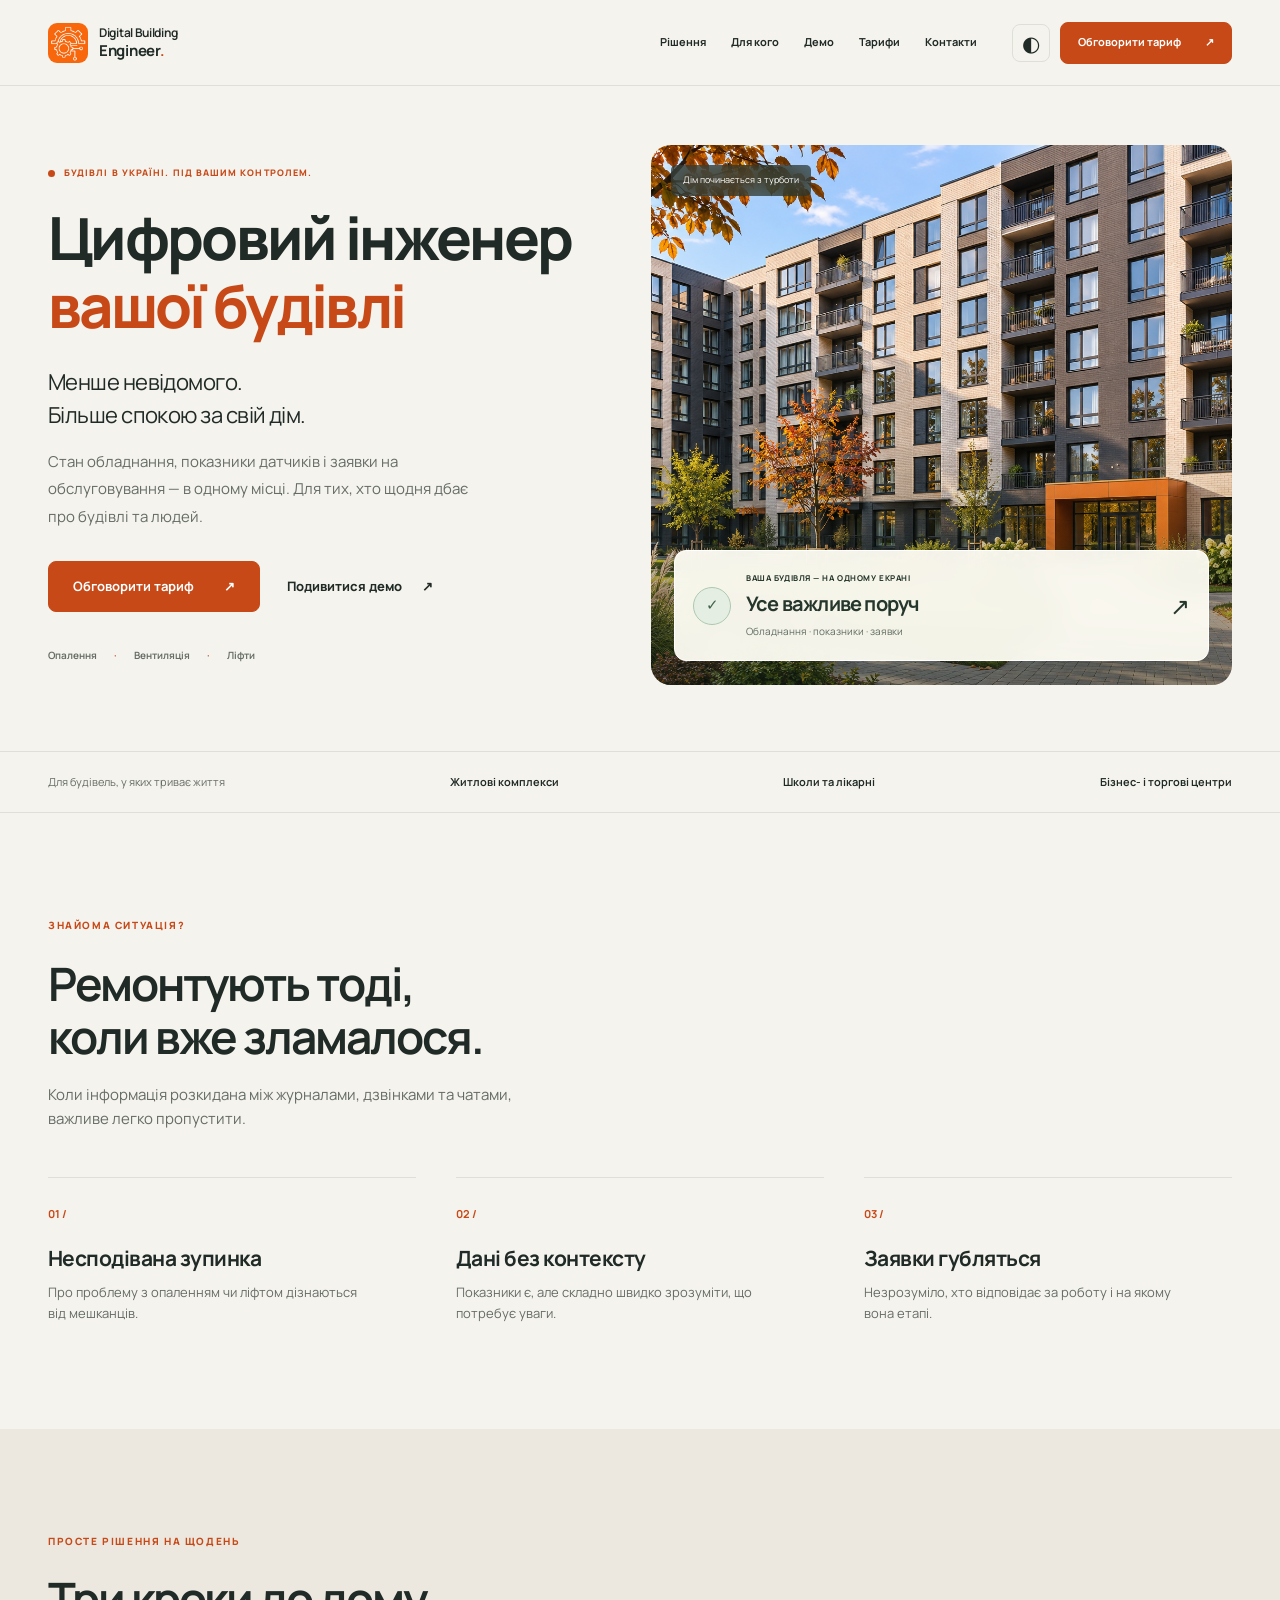
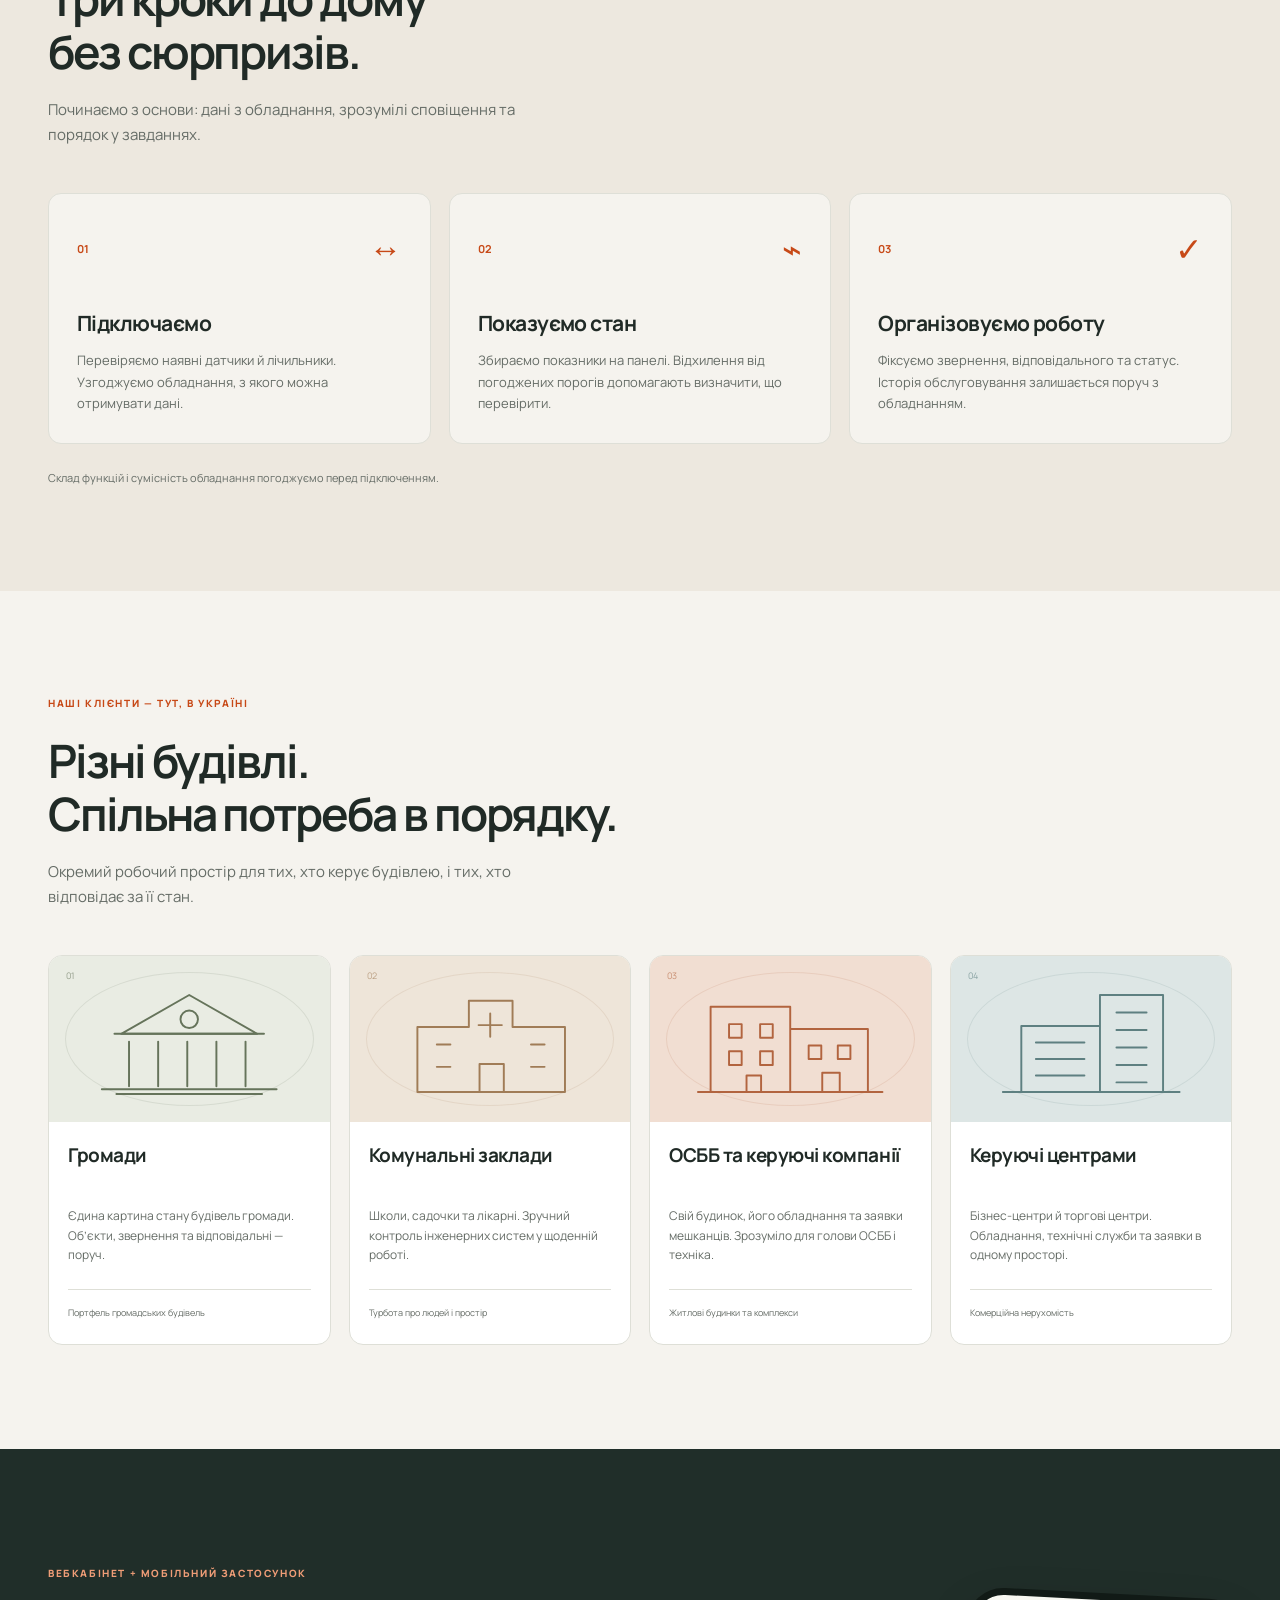
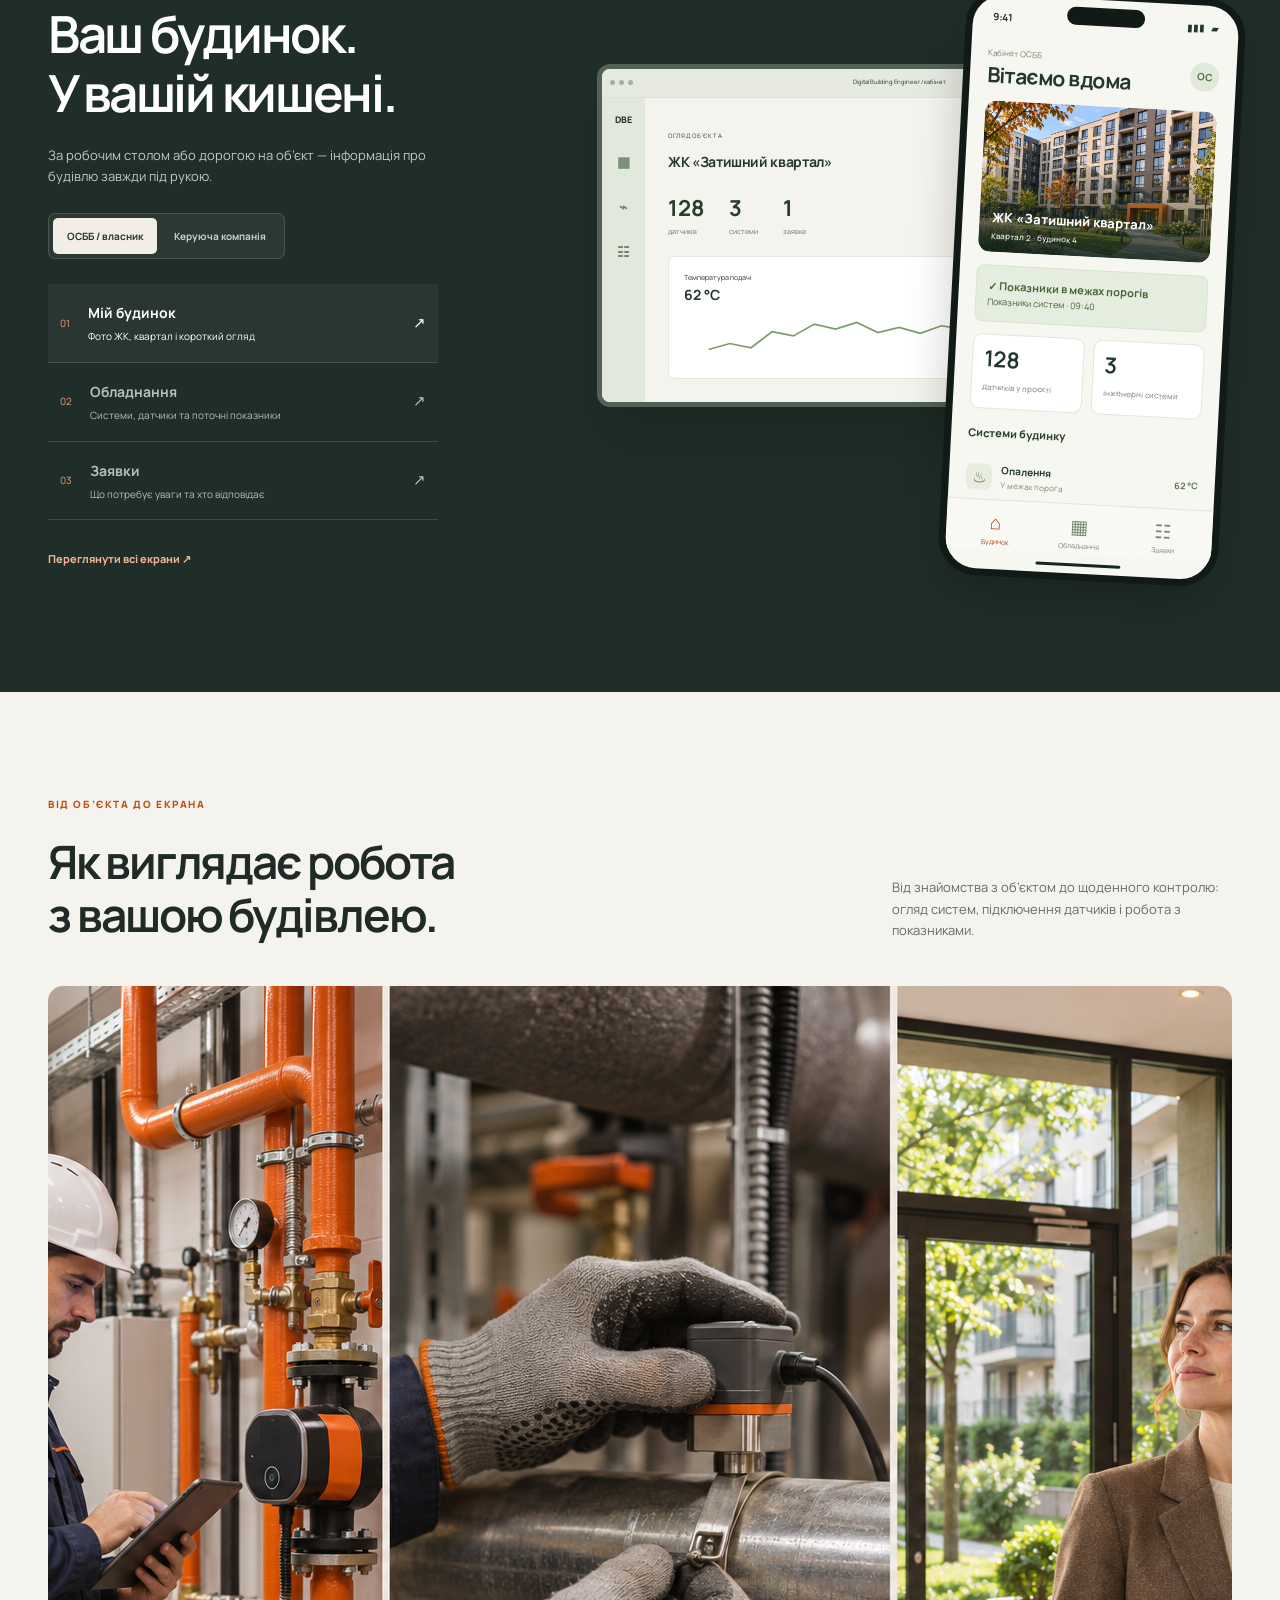
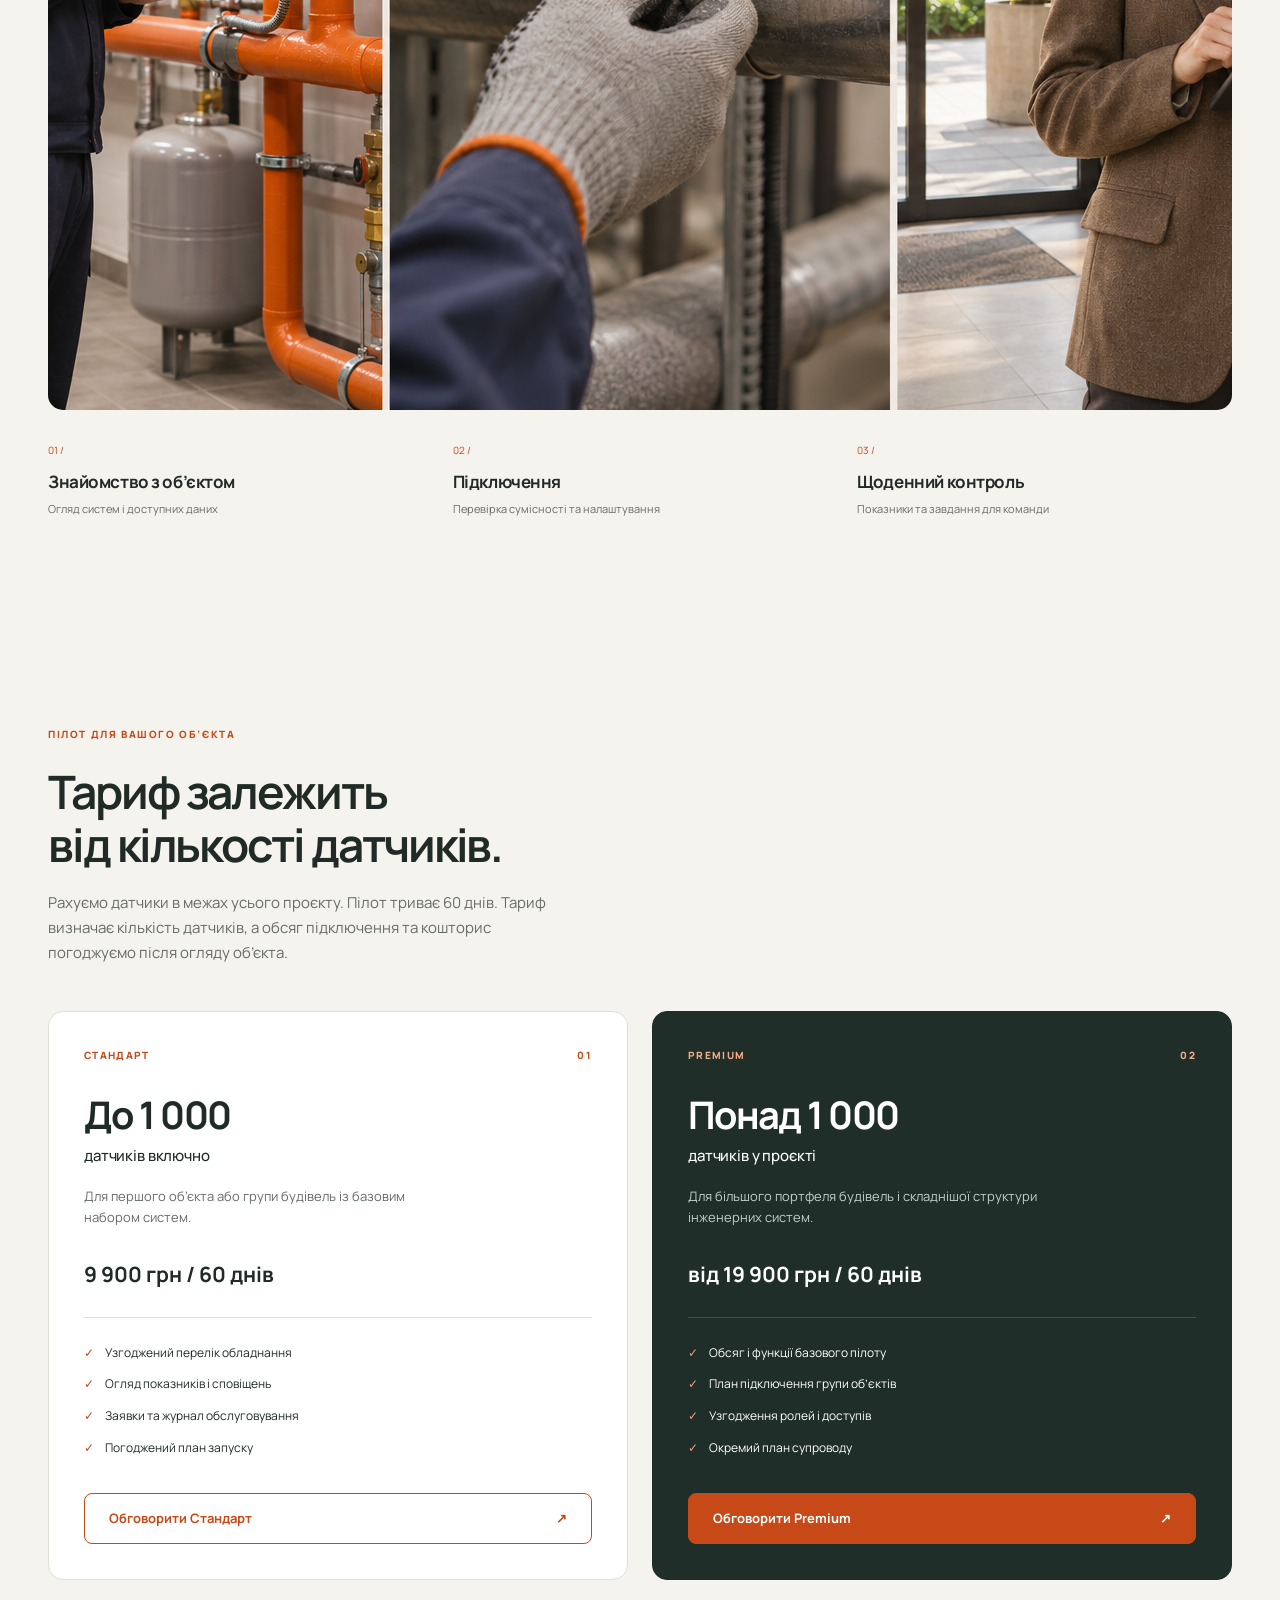
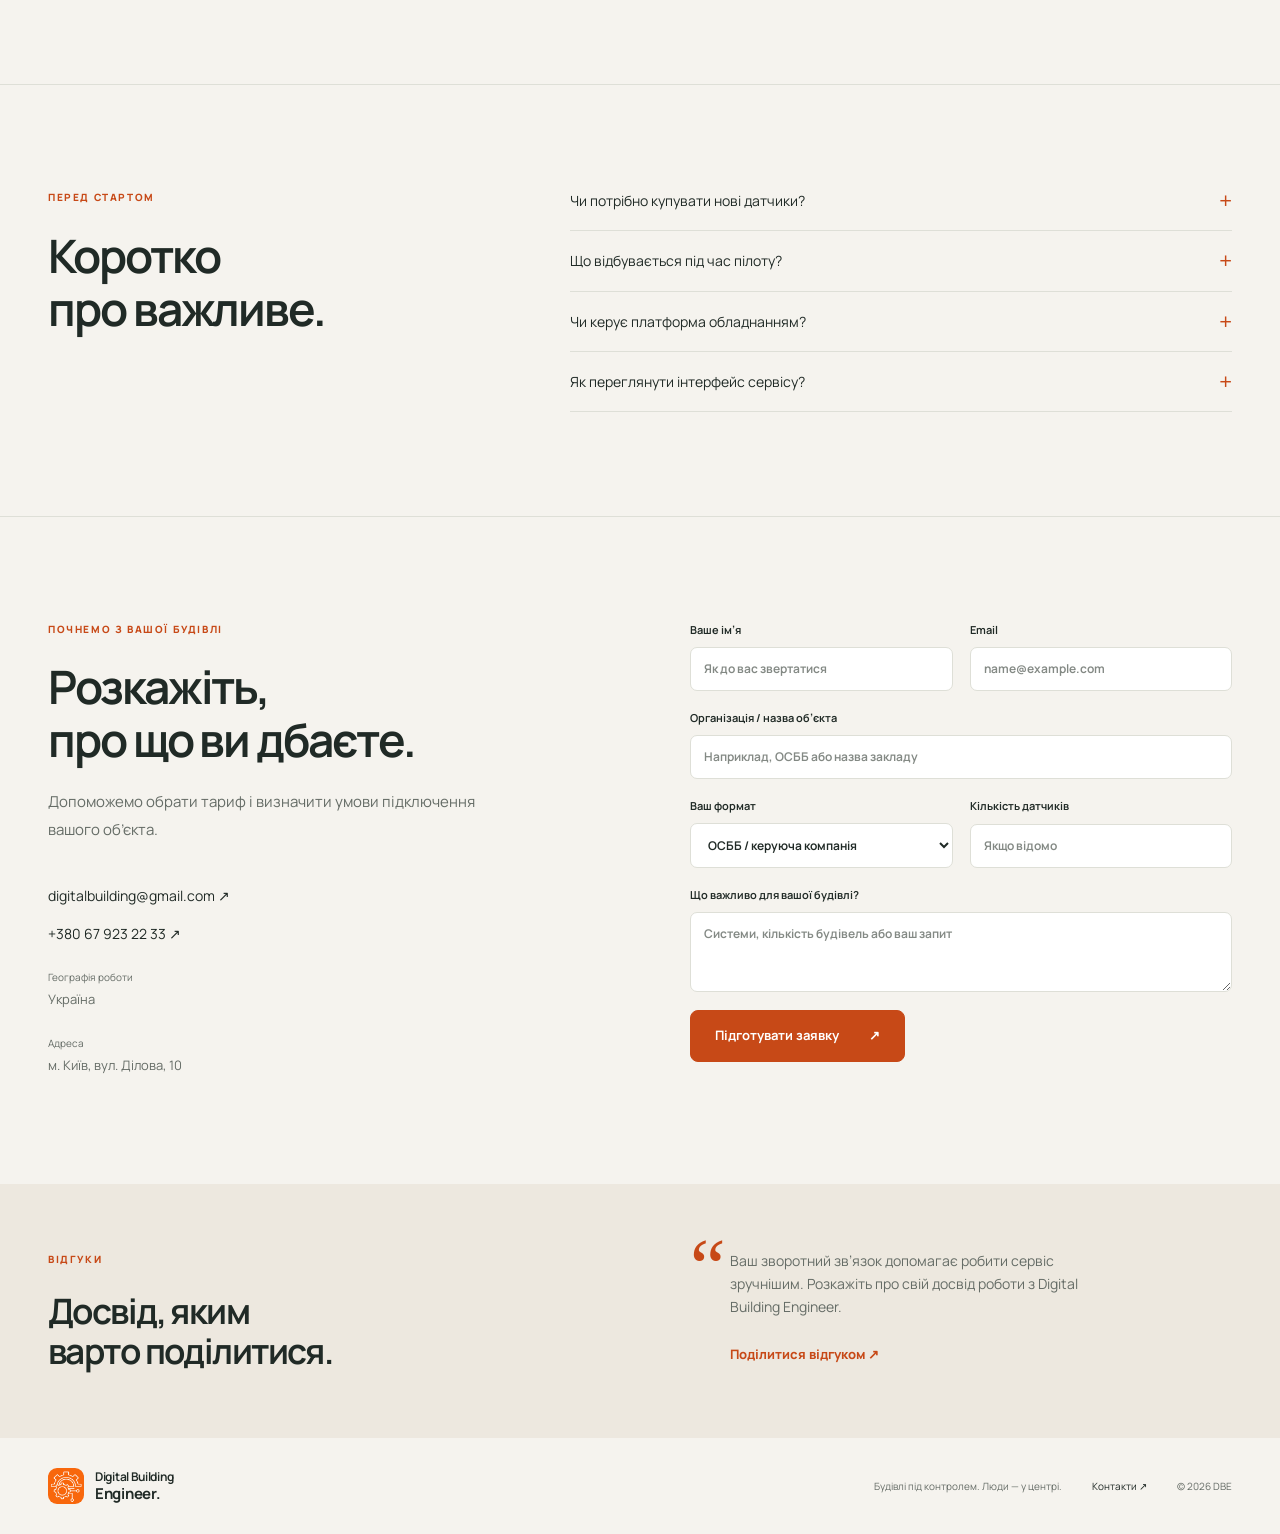
==== commit cd9d2824: "Polish website copy and remove prototype captions" ====
--- a/index.html
+++ b/index.html
@@ -3,7 +3,7 @@
 <head>
   <meta charset="utf-8"><meta name="viewport" content="width=device-width, initial-scale=1">
   <title>Digital Building Engineer — цифровий інженер вашої будівлі</title>
-  <meta name="description" content="Моніторинг інженерних систем для ОСББ, громад, комунальних закладів і керуючих центрів в Україні. Ознайомтеся з демо та обговоріть пілот для вашої будівлі.">
+  <meta name="description" content="Моніторинг інженерних систем для ОСББ, громад, комунальних закладів і керуючих центрів в Україні. Оберіть тариф для вашої будівлі та перегляньте інтерфейс сервісу.">
   <meta name="theme-color" content="#f4f2ed"><link rel="icon" href="images/favicon.png">
   <link rel="stylesheet" href="css/style.css">
   <script src="js/config.js" defer></script><script src="js/i18n.js" defer></script><script src="js/app.js" defer></script>
@@ -13,18 +13,18 @@
 <header class="header"><div class="wrap header-inner">
   <a class="brand" href="#top" aria-label="Digital Building Engineer, на головну"><img src="images/favicon.png" width="40" height="40" alt=""><span>Digital Building<br><b>Engineer<span class="orange">.</span></b></span></a>
   <nav class="navigation" id="navigation" aria-label="Головне меню"><a href="#solution">Рішення</a><a href="#who">Для кого</a><a href="#demo">Демо</a><a href="#pricing">Тарифи</a><a href="#contact">Контакти</a></nav>
-  <div class="header-actions"><button class="icon-button" id="theme" aria-label="Увімкнути темну тему" type="button">◐</button><a class="button small" href="#contact">Обговорити пілот <span>↗</span></a><button class="icon-button menu-toggle" id="menu" aria-controls="navigation" aria-expanded="false" aria-label="Відкрити меню" type="button">☰</button></div>
+  <div class="header-actions"><button class="icon-button" id="theme" aria-label="Увімкнути темну тему" type="button">◐</button><a class="button small" href="#contact">Обговорити тариф <span>↗</span></a><button class="icon-button menu-toggle" id="menu" aria-controls="navigation" aria-expanded="false" aria-label="Відкрити меню" type="button">☰</button></div>
 </div></header>
 <main id="main">
 <section class="hero wrap" id="top">
-  <div class="hero-copy"><p class="eyebrow"><span class="dot"></span> БУДІВЛІ В УКРАЇНІ. ПІД ВАШИМ КОНТРОЛЕМ.</p><h1>Цифровий інженер <em>вашої будівлі</em></h1><p class="hero-sub">Менше невідомого.<br>Більше спокою за свій дім.</p><p class="intro">Стан обладнання, показники датчиків і заявки на обслуговування — в одному місці. Для тих, хто щодня дбає про будівлі та людей.</p><div class="actions"><a class="button" href="#contact">Обговорити пілот <span>↗</span></a><a class="text-link" href="#demo">Подивитися демо <span>↗</span></a></div><div class="hero-foot"><span>Опалення</span><span>Вентиляція</span><span>Ліфти</span></div></div>
-  <figure class="hero-visual"><img src="images/residential-concept.png" width="1536" height="1024" alt="Візуалізація житлового комплексу із зеленим подвір’ям"><div class="photo-top"><span class="glass-label">Дім починається з турботи</span><span class="visual-label">Візуалізація</span></div><div class="floating-status"><span class="status-icon">✓</span><div><small>ВАША БУДІВЛЯ — НА ОДНОМУ ЕКРАНІ</small><strong>Усе важливе поруч</strong><span>Обладнання · показники · заявки</span></div><span class="status-arrow">↗</span></div><figcaption>Концепція житлового об’єкта · демонстраційне зображення</figcaption></figure>
+  <div class="hero-copy"><p class="eyebrow"><span class="dot"></span> БУДІВЛІ В УКРАЇНІ. ПІД ВАШИМ КОНТРОЛЕМ.</p><h1>Цифровий інженер <em>вашої будівлі</em></h1><p class="hero-sub">Менше невідомого.<br>Більше спокою за свій дім.</p><p class="intro">Стан обладнання, показники датчиків і заявки на обслуговування — в одному місці. Для тих, хто щодня дбає про будівлі та людей.</p><div class="actions"><a class="button" href="#contact">Обговорити тариф <span>↗</span></a><a class="text-link" href="#demo">Подивитися демо <span>↗</span></a></div><div class="hero-foot"><span>Опалення</span><span>Вентиляція</span><span>Ліфти</span></div></div>
+  <figure class="hero-visual"><img src="images/residential-concept.png" width="1536" height="1024" alt="Житловий комплекс із зеленим подвір’ям"><div class="photo-top"><span class="glass-label">Дім починається з турботи</span></div><div class="floating-status"><span class="status-icon">✓</span><div><small>ВАША БУДІВЛЯ — НА ОДНОМУ ЕКРАНІ</small><strong>Усе важливе поруч</strong><span>Обладнання · показники · заявки</span></div><span class="status-arrow">↗</span></div></figure>
 </section>
 <div class="strip"><div class="wrap strip-inner"><span>Для будівель, у яких триває життя</span><span>Житлові комплекси</span><span>Школи та лікарні</span><span>Бізнес- і торгові центри</span></div></div>
 
 <section class="section wrap" id="problem"><div class="section-heading"><p class="eyebrow">ЗНАЙОМА СИТУАЦІЯ?</p><h2>Ремонтують тоді,<br>коли вже зламалося.</h2><p>Коли інформація розкидана між журналами, дзвінками та чатами, важливе легко пропустити.</p></div><div class="problem-grid"><article><span class="number">01 /</span><h3>Несподівана зупинка</h3><p>Про проблему з опаленням чи ліфтом дізнаються від мешканців.</p></article><article><span class="number">02 /</span><h3>Дані без контексту</h3><p>Показники є, але складно швидко зрозуміти, що потребує уваги.</p></article><article><span class="number">03 /</span><h3>Заявки губляться</h3><p>Незрозуміло, хто відповідає за роботу і на якому вона етапі.</p></article></div></section>
 
-<section class="section solution-section" id="solution"><div class="wrap"><div class="section-heading"><p class="eyebrow">ПРОСТЕ РІШЕННЯ НА ЩОДЕНЬ</p><h2>Три кроки до дому<br>без сюрпризів.</h2><p>Починаємо з основи: дані з обладнання, зрозумілі сповіщення та порядок у завданнях.</p></div><div class="steps"><article><div class="step-top"><span>01</span><span class="step-symbol">↔</span></div><h3>Підключаємо</h3><p>Перевіряємо наявні датчики й лічильники. Узгоджуємо обладнання, з якого можна отримувати дані.</p></article><article><div class="step-top"><span>02</span><span class="step-symbol">⌁</span></div><h3>Показуємо стан</h3><p>Збираємо показники на панелі. Відхилення від погоджених порогів допомагають визначити, що перевірити.</p></article><article><div class="step-top"><span>03</span><span class="step-symbol">✓</span></div><h3>Організовуємо роботу</h3><p>Фіксуємо звернення, відповідального та статус. Історія обслуговування залишається поруч з обладнанням.</p></article></div><p class="section-note">Склад функцій і сумісність обладнання погоджуємо перед пілотом. Демонстрацію інтерфейсу можна переглянути нижче.</p></div></section>
+<section class="section solution-section" id="solution"><div class="wrap"><div class="section-heading"><p class="eyebrow">ПРОСТЕ РІШЕННЯ НА ЩОДЕНЬ</p><h2>Три кроки до дому<br>без сюрпризів.</h2><p>Починаємо з основи: дані з обладнання, зрозумілі сповіщення та порядок у завданнях.</p></div><div class="steps"><article><div class="step-top"><span>01</span><span class="step-symbol">↔</span></div><h3>Підключаємо</h3><p>Перевіряємо наявні датчики й лічильники. Узгоджуємо обладнання, з якого можна отримувати дані.</p></article><article><div class="step-top"><span>02</span><span class="step-symbol">⌁</span></div><h3>Показуємо стан</h3><p>Збираємо показники на панелі. Відхилення від погоджених порогів допомагають визначити, що перевірити.</p></article><article><div class="step-top"><span>03</span><span class="step-symbol">✓</span></div><h3>Організовуємо роботу</h3><p>Фіксуємо звернення, відповідального та статус. Історія обслуговування залишається поруч з обладнанням.</p></article></div><p class="section-note">Склад функцій і сумісність обладнання погоджуємо перед підключенням.</p></div></section>
 
 <section class="section wrap" id="who"><div class="section-heading"><p class="eyebrow">НАШІ КЛІЄНТИ — ТУТ, В УКРАЇНІ</p><h2>Різні будівлі.<br>Спільна потреба в порядку.</h2><p>Окремий робочий простір для тих, хто керує будівлею, і тих, хто відповідає за її стан.</p></div><div class="audiences">
   <article class="audience"><div class="audience-art civic" aria-hidden="true"><svg viewBox="0 0 260 150"><path d="M40 127H220M60 70L130 30L200 70Z"/><path d="M68 78V124M98 78V124M128 78V124M158 78V124M188 78V124"/><path d="M53 70H207M55 132H205"/><circle cx="130" cy="55" r="9"/></svg><span>01</span></div><div class="audience-copy"><h3>Громади</h3><p>Єдина картина стану будівель громади. Об’єкти, звернення та відповідальні — поруч.</p><span class="audience-tag">Портфель громадських будівель</span></div></article>
@@ -33,17 +33,17 @@
   <article class="audience"><div class="audience-art commercial" aria-hidden="true"><svg viewBox="0 0 260 150"><path d="M39 130H221M58 130V62H139V130M139 130V30H204V130M73 79H123M73 96H123M73 113H123M156 48H187M156 66H187M156 84H187M156 102H187M156 120H187"/></svg><span>04</span></div><div class="audience-copy"><h3>Керуючі центрами</h3><p>Бізнес-центри й торгові центри. Обладнання, технічні служби та заявки в одному просторі.</p><span class="audience-tag">Комерційна нерухомість</span></div></article>
 </div></section>
 
-<section class="section demo-section" id="demo"><div class="wrap"><div class="demo-layout"><div class="demo-copy"><p class="eyebrow">ВЕБКАБІНЕТ + МОБІЛЬНИЙ ЗАСТОСУНОК</p><h2>Ваш будинок.<br>У вашій кишені.</h2><p>За робочим столом або дорогою на об’єкт — інформація про будівлю завжди під рукою.</p><div class="segmented" aria-label="Варіант мобільного інтерфейсу"><button type="button" data-variant="owner" aria-pressed="true">ОСББ / власник</button><button type="button" data-variant="manager" aria-pressed="false">Керуюча компанія</button></div><div class="demo-tabs" aria-label="Екрани мобільного застосунку"><button class="active" type="button" data-screen="home" aria-pressed="true"><span>01</span><div><strong>Мій будинок</strong><small>Фото ЖК, квартал і короткий огляд</small></div><span>↗</span></button><button type="button" data-screen="equipment" aria-pressed="false"><span>02</span><div><strong>Обладнання</strong><small>Системи, датчики та поточні показники</small></div><span>↗</span></button><button type="button" data-screen="tasks" aria-pressed="false"><span>03</span><div><strong>Заявки</strong><small>Що потребує уваги та хто відповідає</small></div><span>↗</span></button></div><p class="demo-disclaimer"><span class="dot"></span> Інтерактивний макет. Назва ЖК, показники та заявки — демонстраційні.</p><a class="text-link light" href="mobile-demo.html">Екрани окремо для презентації ↗</a></div><div class="devices"><div class="web-preview" aria-label="Концепція вебкабінету"><div class="browser-bar"><i></i><i></i><i></i><span>Digital Building Engineer / кабінет</span></div><div class="web-body"><div class="web-sidebar">DBE<span>▦</span><span>⌁</span><span>☷</span></div><div class="web-content"><small>ОГЛЯД ОБ’ЄКТА · ДЕМО</small><h3>ЖК «Затишний квартал»</h3><div class="web-stats"><span><b>128</b>датчиків</span><span><b>3</b>системи</span><span><b>1</b>заявка</span></div><div class="web-chart"><span>Температура подачі</span><strong>62 °C</strong><svg viewBox="0 0 300 65" aria-hidden="true"><path d="M0 49L25 42L50 47L75 28L100 33L125 19L150 25L175 17L200 29L225 23L250 30L275 21L300 25"/></svg></div></div></div></div><div class="phone" id="phone"><div class="phone-camera"></div><div class="phone-status"><b>9:41</b><span>▮▮▮ &nbsp; ▰</span></div><div id="phone-screen" class="phone-screen" aria-live="polite"></div><nav class="phone-nav" aria-label="Навігація демо"><button type="button" data-screen="home" aria-pressed="true">⌂<span>Будинок</span></button><button type="button" data-screen="equipment" aria-pressed="false">▦<span>Обладнання</span></button><button type="button" data-screen="tasks" aria-pressed="false">☷<span>Заявки</span></button></nav><div class="phone-home"></div></div></div></div></div></section>
+<section class="section demo-section" id="demo"><div class="wrap"><div class="demo-layout"><div class="demo-copy"><p class="eyebrow">ВЕБКАБІНЕТ + МОБІЛЬНИЙ ЗАСТОСУНОК</p><h2>Ваш будинок.<br>У вашій кишені.</h2><p>За робочим столом або дорогою на об’єкт — інформація про будівлю завжди під рукою.</p><div class="segmented" aria-label="Варіант мобільного інтерфейсу"><button type="button" data-variant="owner" aria-pressed="true">ОСББ / власник</button><button type="button" data-variant="manager" aria-pressed="false">Керуюча компанія</button></div><div class="demo-tabs" aria-label="Екрани мобільного застосунку"><button class="active" type="button" data-screen="home" aria-pressed="true"><span>01</span><div><strong>Мій будинок</strong><small>Фото ЖК, квартал і короткий огляд</small></div><span>↗</span></button><button type="button" data-screen="equipment" aria-pressed="false"><span>02</span><div><strong>Обладнання</strong><small>Системи, датчики та поточні показники</small></div><span>↗</span></button><button type="button" data-screen="tasks" aria-pressed="false"><span>03</span><div><strong>Заявки</strong><small>Що потребує уваги та хто відповідає</small></div><span>↗</span></button></div><a class="text-link light" href="mobile-demo.html">Переглянути всі екрани ↗</a></div><div class="devices"><div class="web-preview" aria-label="Вебкабінет"><div class="browser-bar"><i></i><i></i><i></i><span>Digital Building Engineer / кабінет</span></div><div class="web-body"><div class="web-sidebar">DBE<span>▦</span><span>⌁</span><span>☷</span></div><div class="web-content"><small>ОГЛЯД ОБ’ЄКТА</small><h3>ЖК «Затишний квартал»</h3><div class="web-stats"><span><b>128</b>датчиків</span><span><b>3</b>системи</span><span><b>1</b>заявка</span></div><div class="web-chart"><span>Температура подачі</span><strong>62 °C</strong><svg viewBox="0 0 300 65" aria-hidden="true"><path d="M0 49L25 42L50 47L75 28L100 33L125 19L150 25L175 17L200 29L225 23L250 30L275 21L300 25"/></svg></div></div></div></div><div class="phone" id="phone"><div class="phone-camera"></div><div class="phone-status"><b>9:41</b><span>▮▮▮ &nbsp; ▰</span></div><div id="phone-screen" class="phone-screen" aria-live="polite"></div><nav class="phone-nav" aria-label="Навігація демо"><button type="button" data-screen="home" aria-pressed="true">⌂<span>Будинок</span></button><button type="button" data-screen="equipment" aria-pressed="false">▦<span>Обладнання</span></button><button type="button" data-screen="tasks" aria-pressed="false">☷<span>Заявки</span></button></nav><div class="phone-home"></div></div></div></div></div></section>
 
-<section class="section wrap" id="works"><div class="section-heading horizontal"><div><p class="eyebrow">ВІД ОБ’ЄКТА ДО ЕКРАНА</p><h2>Як виглядає робота<br>з вашою будівлею.</h2></div><p>Візуалізації етапів роботи: знайомство з об’єктом, підключення датчиків і щоденний контроль.</p></div><figure class="works-figure"><img src="images/work-concepts.png" width="1536" height="1024" alt="Візуалізації: інженер оглядає тепловий пункт, монтаж датчика, керуюча переглядає дані на планшеті" loading="lazy"><figcaption>Концептуальні зображення, створені для ілюстрації сервісу. Не фотографії реалізованих проєктів.</figcaption></figure><div class="work-captions"><div><span>01 /</span><h3>Знайомство з об’єктом</h3><p>Огляд систем і доступних даних</p></div><div><span>02 /</span><h3>Підключення</h3><p>Перевірка сумісності та налаштування</p></div><div><span>03 /</span><h3>Щоденний контроль</h3><p>Показники та завдання для команди</p></div></div></section>
+<section class="section wrap" id="works"><div class="section-heading horizontal"><div><p class="eyebrow">ВІД ОБ’ЄКТА ДО ЕКРАНА</p><h2>Як виглядає робота<br>з вашою будівлею.</h2></div><p>Від знайомства з об’єктом до щоденного контролю: огляд систем, підключення датчиків і робота з показниками.</p></div><figure class="works-figure"><img src="images/work-concepts.png" width="1536" height="1024" alt="Огляд теплового пункту, підключення датчика та перегляд показників на планшеті" loading="lazy"></figure><div class="work-captions"><div><span>01 /</span><h3>Знайомство з об’єктом</h3><p>Огляд систем і доступних даних</p></div><div><span>02 /</span><h3>Підключення</h3><p>Перевірка сумісності та налаштування</p></div><div><span>03 /</span><h3>Щоденний контроль</h3><p>Показники та завдання для команди</p></div></div></section>
 
-<section class="section wrap" id="pricing"><div class="section-heading"><p class="eyebrow">ПІЛОТ ДЛЯ ВАШОГО ОБ’ЄКТА</p><h2>Тариф залежить<br>від кількості датчиків.</h2><p>Рахуємо датчики в межах усього проєкту. Запропонована тривалість пілоту — 60 днів. Нижче наведено орієнтовні тарифи: остаточний обсяг робіт і кошторис погоджуємо після огляду.</p></div><div class="pricing-grid"><article class="price-card"><div class="price-top"><span>СТАНДАРТ</span><span>01</span></div><h3>До 1 000 <small>датчиків включно</small></h3><p>Для першого об’єкта або групи будівель із базовим набором систем.</p><div class="price" id="price-standard">9 900 грн / 60 днів</div><ul><li>Узгоджений перелік обладнання</li><li>Огляд показників і сповіщень</li><li>Заявки та журнал обслуговування</li><li>Погоджений план запуску</li></ul><a class="button outline" href="#contact" data-plan="standard">Обговорити Стандарт <span>↗</span></a></article><article class="price-card premium"><div class="price-top"><span>PREMIUM</span><span>02</span></div><h3>Понад 1 000 <small>датчиків у проєкті</small></h3><p>Для більшого портфеля будівель і складнішої структури інженерних систем.</p><div class="price" id="price-premium">від 19 900 грн / 60 днів</div><ul><li>Обсяг і функції базового пілоту</li><li>План підключення групи об’єктів</li><li>Узгодження ролей і доступів</li><li>Окремий план супроводу</li></ul><a class="button" href="#contact" data-plan="premium">Обговорити Premium <span>↗</span></a></article></div></section>
+<section class="section wrap" id="pricing"><div class="section-heading"><p class="eyebrow">ПІЛОТ ДЛЯ ВАШОГО ОБ’ЄКТА</p><h2>Тариф залежить<br>від кількості датчиків.</h2><p>Рахуємо датчики в межах усього проєкту. Пілот триває 60 днів. Тариф визначає кількість датчиків, а обсяг підключення та кошторис погоджуємо після огляду об’єкта.</p></div><div class="pricing-grid"><article class="price-card"><div class="price-top"><span>СТАНДАРТ</span><span>01</span></div><h3>До 1 000 <small>датчиків включно</small></h3><p>Для першого об’єкта або групи будівель із базовим набором систем.</p><div class="price" id="price-standard">9 900 грн / 60 днів</div><ul><li>Узгоджений перелік обладнання</li><li>Огляд показників і сповіщень</li><li>Заявки та журнал обслуговування</li><li>Погоджений план запуску</li></ul><a class="button outline" href="#contact" data-plan="standard">Обговорити Стандарт <span>↗</span></a></article><article class="price-card premium"><div class="price-top"><span>PREMIUM</span><span>02</span></div><h3>Понад 1 000 <small>датчиків у проєкті</small></h3><p>Для більшого портфеля будівель і складнішої структури інженерних систем.</p><div class="price" id="price-premium">від 19 900 грн / 60 днів</div><ul><li>Обсяг і функції базового пілоту</li><li>План підключення групи об’єктів</li><li>Узгодження ролей і доступів</li><li>Окремий план супроводу</li></ul><a class="button" href="#contact" data-plan="premium">Обговорити Premium <span>↗</span></a></article></div></section>
 
-<section class="section faq-section"><div class="wrap faq-layout"><div><p class="eyebrow">ПЕРЕД СТАРТОМ</p><h2>Коротко<br>про важливе.</h2></div><div class="faq-list"><details><summary>Чи потрібно купувати нові датчики?</summary><p>Спочатку перевіряємо обладнання, яке вже є. Якщо дані недоступні або датчиків недостатньо, обговорюємо додаткове обладнання окремо.</p></details><details><summary>Що відбувається під час пілоту?</summary><p>Знайомимося з будівлею, погоджуємо системи та кількість датчиків, перевіряємо підключення і налаштовуємо робочий простір. Тривалість і критерії перевірки фіксуємо перед стартом.</p></details><details><summary>Чи керує платформа обладнанням?</summary><p>У базовому сценарії йдеться про читання показників, сповіщення та облік завдань. Рішення щодо ремонту й роботи обладнання ухвалює відповідальний фахівець.</p></details><details><summary>Це вже готовий мобільний застосунок?</summary><p>На сайті представлено інтерактивну концепцію вебкабінету та мобільного інтерфейсу. Доступний у пілоті функціонал і спосіб доступу узгоджуємо окремо.</p></details></div></div></section>
+<section class="section faq-section"><div class="wrap faq-layout"><div><p class="eyebrow">ПЕРЕД СТАРТОМ</p><h2>Коротко<br>про важливе.</h2></div><div class="faq-list"><details><summary>Чи потрібно купувати нові датчики?</summary><p>Спочатку перевіряємо обладнання, яке вже є. Якщо дані недоступні або датчиків недостатньо, обговорюємо додаткове обладнання окремо.</p></details><details><summary>Що відбувається під час пілоту?</summary><p>Знайомимося з будівлею, погоджуємо системи та кількість датчиків, перевіряємо підключення і налаштовуємо робочий простір. Тривалість і критерії перевірки фіксуємо перед стартом.</p></details><details><summary>Чи керує платформа обладнанням?</summary><p>У базовому сценарії йдеться про читання показників, сповіщення та облік завдань. Рішення щодо ремонту й роботи обладнання ухвалює відповідальний фахівець.</p></details><details><summary>Як переглянути інтерфейс сервісу?</summary><p>У розділі «Демо» оберіть роль ОСББ або керуючої компанії та перемикайтеся між будинком, обладнанням і заявками. Щоб обговорити підключення вашого об’єкта, залиште запит у формі нижче.</p></details></div></div></section>
 
-<section class="section wrap" id="contact"><div class="contact-layout"><div><p class="eyebrow">ПОЧНЕМО З ВАШОЇ БУДІВЛІ</p><h2>Розкажіть,<br>про що ви дбаєте.</h2><p class="intro">Допоможемо визначити формат пілоту для вашого об’єкта.</p><address class="contact-details"><a id="contact-email" href="mailto:digitalbuilding@gmail.com">digitalbuilding@gmail.com ↗</a><a id="contact-phone" href="tel:+380679232233">+380 67 923 22 33 ↗</a><p><span>Географія роботи</span>Україна</p><p id="contact-address"><span>Адреса</span>м. Київ, вул. Ділова, 10</p></address></div><form id="contact-form" class="contact-form"><div class="form-grid"><label>Ваше ім’я<input name="name" required autocomplete="name" placeholder="Як до вас звертатися"></label><label>Email<input name="email" type="email" required autocomplete="email" placeholder="name@example.com"></label></div><label>Організація / назва об’єкта<input name="organization" required autocomplete="organization" placeholder="Наприклад, ОСББ або назва закладу"></label><div class="form-grid"><label>Ваш формат<select name="building_type"><option>ОСББ / керуюча компанія</option><option>Громада</option><option>Комунальний заклад</option><option>Бізнес-центр / торговий центр</option></select></label><label>Кількість датчиків<input name="sensors" type="number" min="1" max="1000000" step="1" placeholder="Якщо відомо"></label></div><label>Що важливо для вашої будівлі?<textarea name="message" rows="3" placeholder="Системи, кількість будівель або ваш запит"></textarea></label><button class="button" type="submit">Підготувати заявку <span>↗</span></button><p id="form-status" role="status"></p><div id="email-fallback" hidden><label>Текст заявки<textarea id="email-draft" rows="7" readonly></textarea></label><button class="text-link" type="button" id="copy-draft">Скопіювати текст заявки</button></div></form></div></section>
+<section class="section wrap" id="contact"><div class="contact-layout"><div><p class="eyebrow">ПОЧНЕМО З ВАШОЇ БУДІВЛІ</p><h2>Розкажіть,<br>про що ви дбаєте.</h2><p class="intro">Допоможемо обрати тариф і визначити умови підключення вашого об’єкта.</p><address class="contact-details"><a id="contact-email" href="mailto:digitalbuilding@gmail.com">digitalbuilding@gmail.com ↗</a><a id="contact-phone" href="tel:+380679232233">+380 67 923 22 33 ↗</a><p><span>Географія роботи</span>Україна</p><p id="contact-address"><span>Адреса</span>м. Київ, вул. Ділова, 10</p></address></div><form id="contact-form" class="contact-form"><div class="form-grid"><label>Ваше ім’я<input name="name" required autocomplete="name" placeholder="Як до вас звертатися"></label><label>Email<input name="email" type="email" required autocomplete="email" placeholder="name@example.com"></label></div><label>Організація / назва об’єкта<input name="organization" required autocomplete="organization" placeholder="Наприклад, ОСББ або назва закладу"></label><div class="form-grid"><label>Ваш формат<select name="building_type"><option>ОСББ / керуюча компанія</option><option>Громада</option><option>Комунальний заклад</option><option>Бізнес-центр / торговий центр</option></select></label><label>Кількість датчиків<input name="sensors" type="number" min="1" max="1000000" step="1" placeholder="Якщо відомо"></label></div><label>Що важливо для вашої будівлі?<textarea name="message" rows="3" placeholder="Системи, кількість будівель або ваш запит"></textarea></label><button class="button" type="submit">Підготувати заявку <span>↗</span></button><p id="form-status" role="status"></p><div id="email-fallback" hidden><label>Текст заявки<textarea id="email-draft" rows="7" readonly></textarea></label><button class="text-link" type="button" id="copy-draft">Скопіювати текст заявки</button></div></form></div></section>
 
-<section class="reviews-section" id="reviews"><div class="wrap reviews-inner"><div><p class="eyebrow">ВІДГУКИ</p><h2>Досвід, яким<br>варто поділитися.</h2></div><div class="review-empty"><span class="quote-mark">“</span><p>Тут з’являться відгуки учасників пілотів — після завершення роботи та за їхньою згодою.</p><a class="text-link" href="#contact">Стати учасником пілоту ↗</a></div></div></section>
+<section class="reviews-section" id="reviews"><div class="wrap reviews-inner"><div><p class="eyebrow">ВІДГУКИ</p><h2>Досвід, яким<br>варто поділитися.</h2></div><div class="review-empty"><span class="quote-mark">“</span><p>Ваш зворотний зв’язок допомагає робити сервіс зручнішим. Розкажіть про свій досвід роботи з Digital Building Engineer.</p><a class="text-link" href="mailto:digitalbuilding@gmail.com?subject=%D0%92%D1%96%D0%B4%D0%B3%D1%83%D0%BA%20%D0%BF%D1%80%D0%BE%20Digital%20Building%20Engineer">Поділитися відгуком ↗</a></div></div></section>
 </main>
 <footer><div class="wrap footer-inner"><a class="brand" href="#top"><img src="images/favicon.png" width="36" height="36" alt=""><span>Digital Building<br><b>Engineer.</b></span></a><p>Будівлі під контролем. Люди — у центрі.</p><a href="#contact">Контакти ↗</a><span>© 2026 DBE</span></div></footer>
 </body></html>
--- a/css/style.css
+++ b/css/style.css
@@ -15,3 +15,7 @@
 @media print{.presentation{padding:15px;background:#eaece2!important;print-color-adjust:exact;-webkit-print-color-adjust:exact}.presentation-toolbar,.presentation .back-link{display:none}.presentation-header h1{font-size:28px}.presentation-header p{font-size:11px}.screen-gallery{display:flex;justify-content:center;gap:30px;margin:30px 0}.screen-gallery .phone{width:265px;height:580px;box-shadow:none}.screen-gallery>figure{break-inside:avoid}.presentation-footer{font-size:9px}@page{size:A4 landscape;margin:10mm}}
 
 .contact-details .contact-placeholder{font-size:10px;max-width:360px;border-left:2px solid var(--accent);padding-left:13px}.contact-details a:not([href]){cursor:text;color:var(--muted)}
+
+/* Spacing for the published website after removing editorial captions. */
+.hero-visual .floating-status{bottom:24px}.demo-copy>.text-link.light{margin-top:22px}
+@media(max-width:620px){.hero-visual .floating-status{bottom:18px}}
